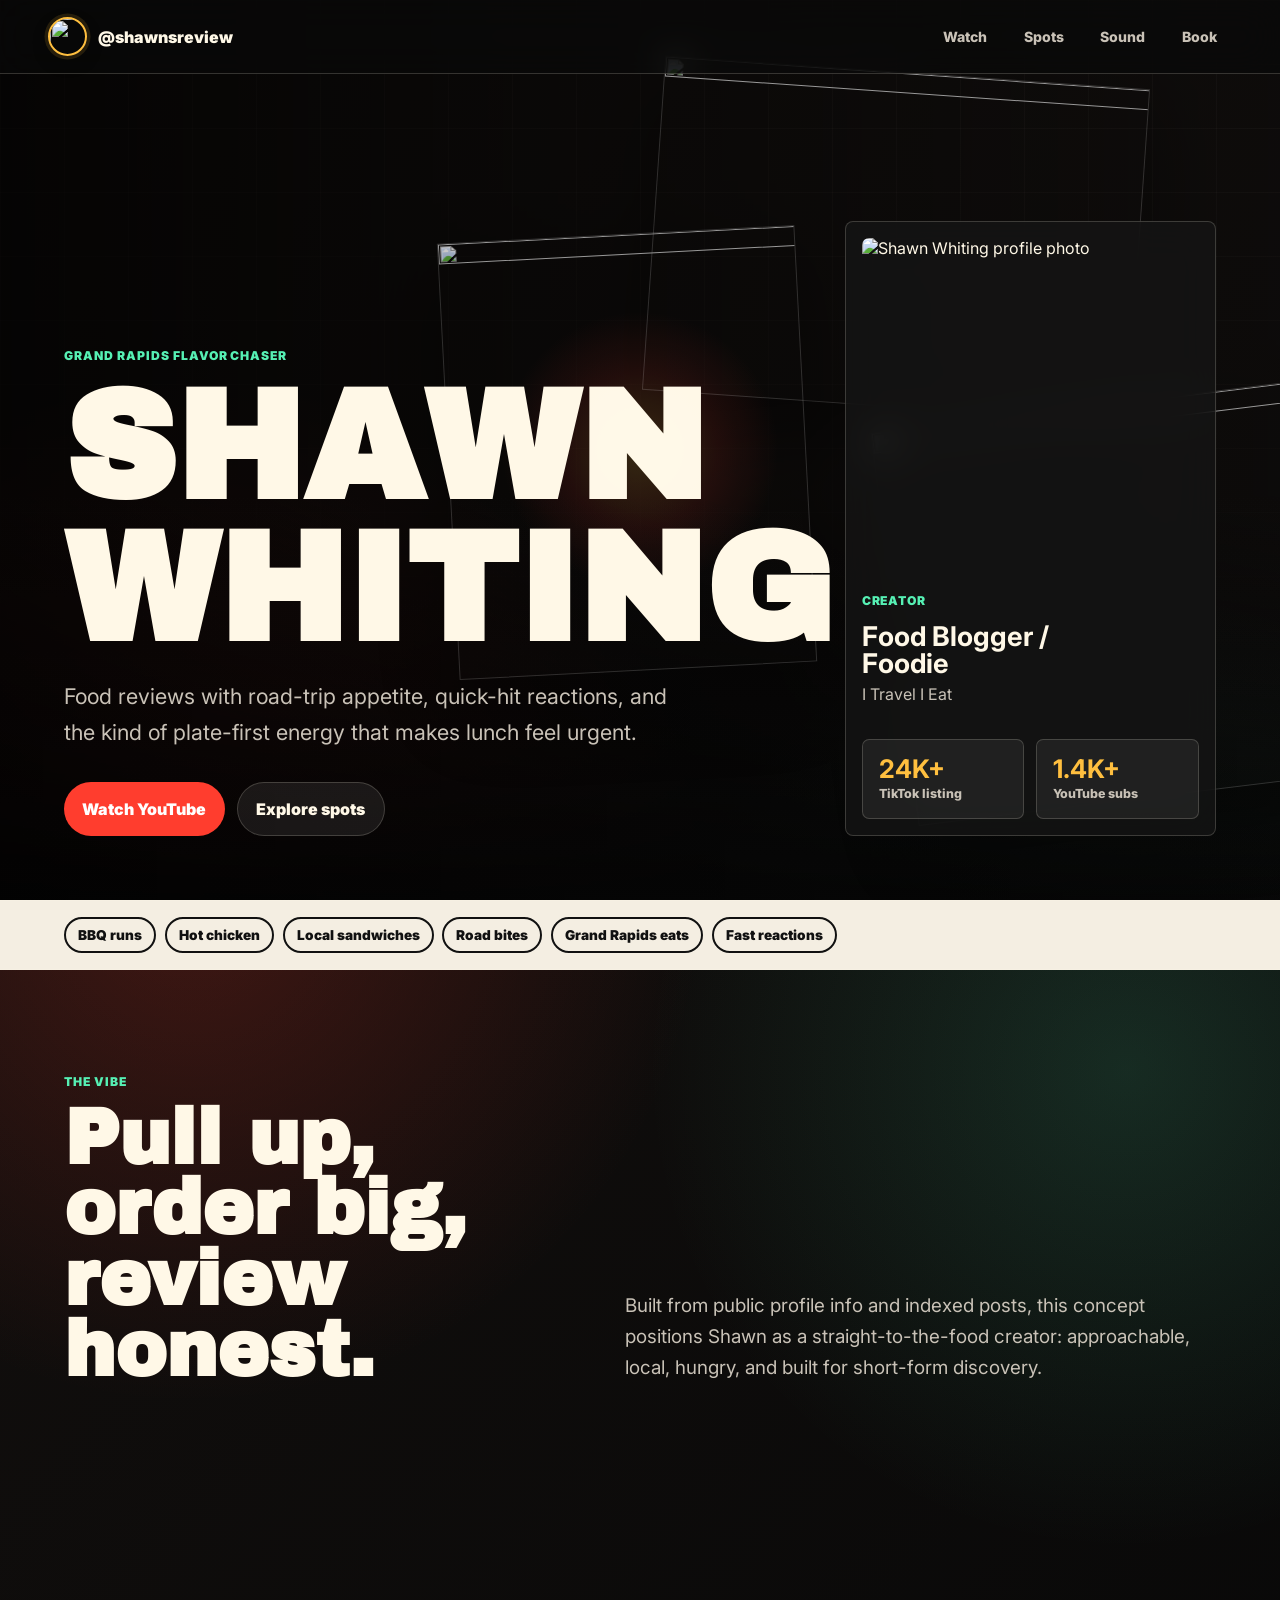
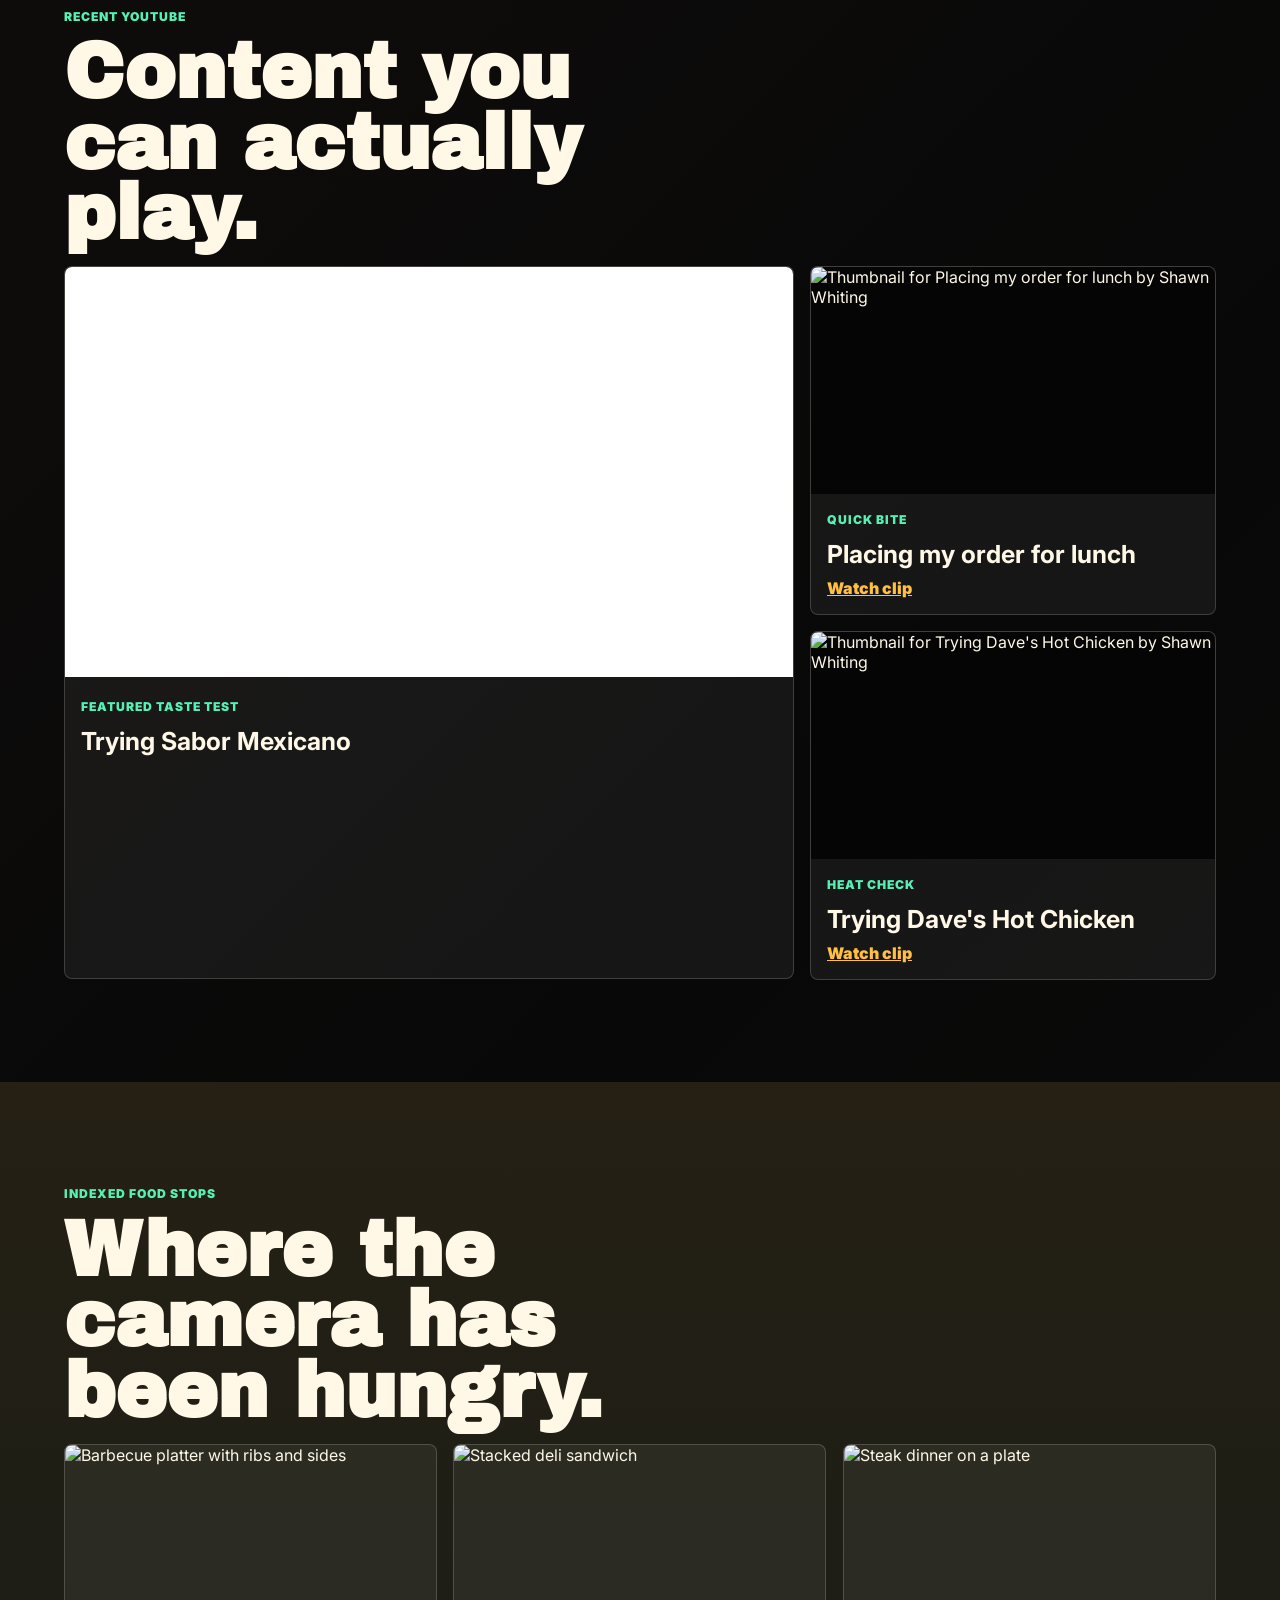
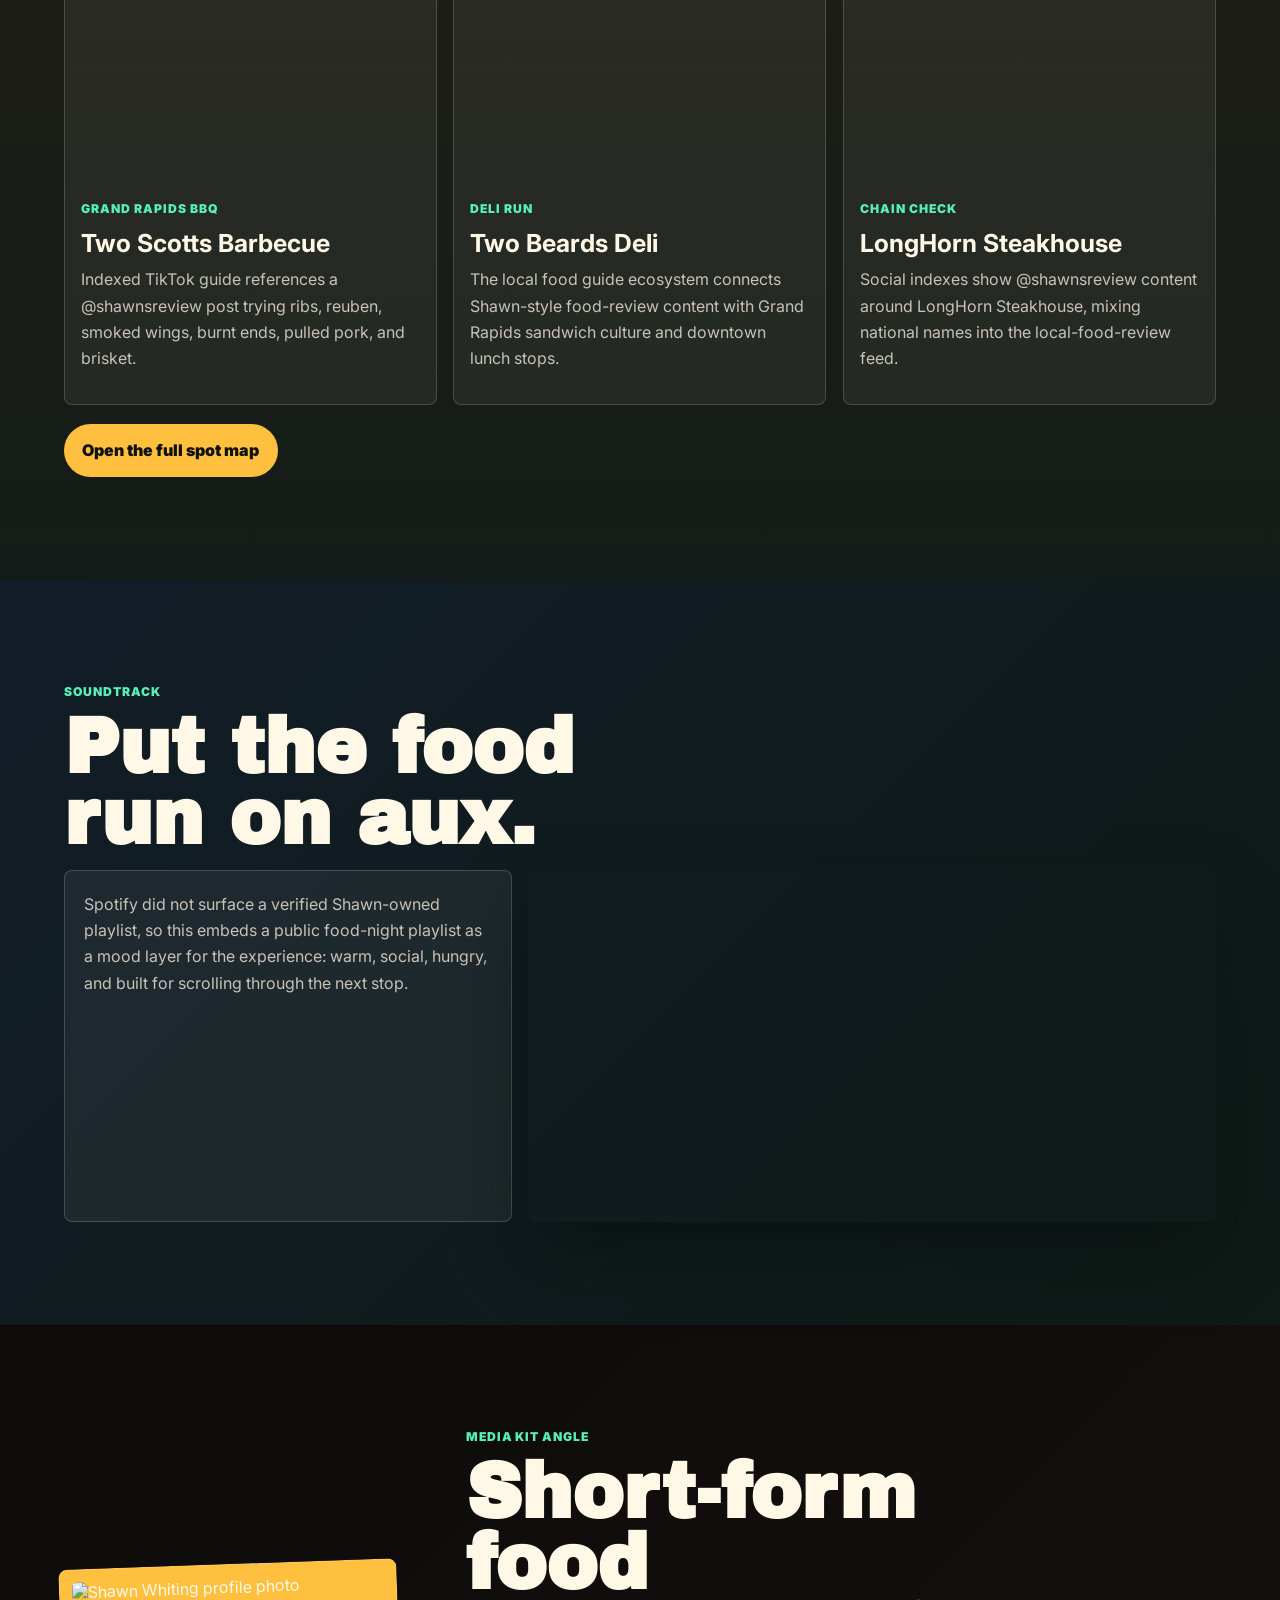
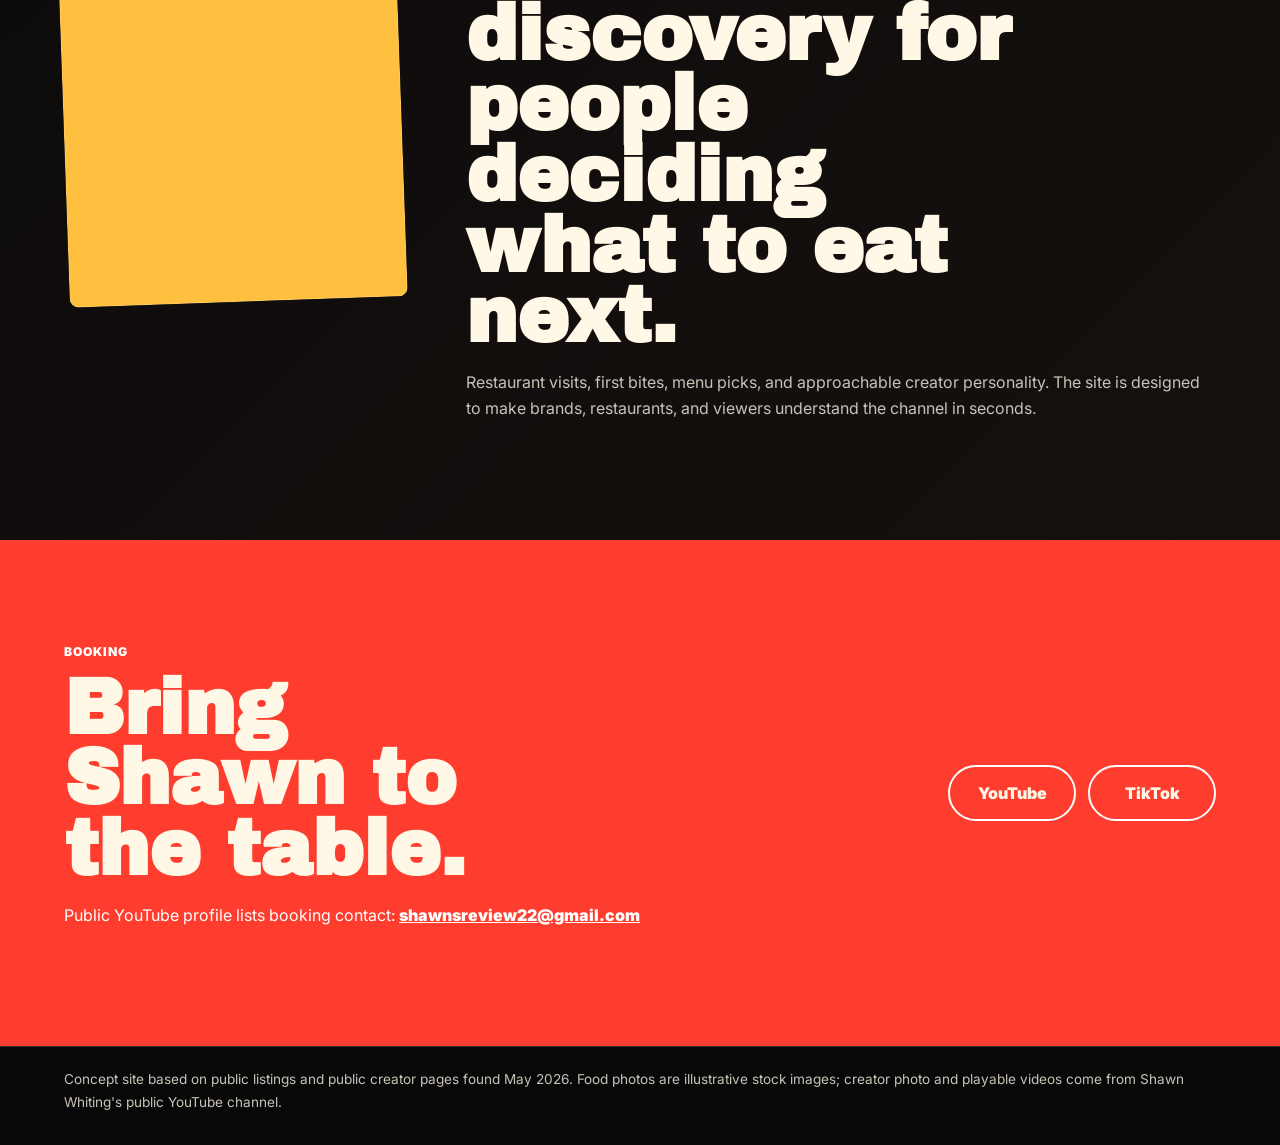
==== index.html @ 136cf35b "Add Shawn Whiting creator site" ====
<!doctype html>
<html lang="en">
<head>
  <meta charset="utf-8">
  <meta name="viewport" content="width=device-width, initial-scale=1">
  <title>Shawn Whiting | @shawnsreview</title>
  <meta name="description" content="A vibrant creator website concept for food and travel reviewer Shawn Whiting, @shawnsreview.">
  <link rel="preconnect" href="https://fonts.googleapis.com">
  <link rel="preconnect" href="https://fonts.gstatic.com" crossorigin>
  <link href="https://fonts.googleapis.com/css2?family=Archivo+Black&family=Inter:wght@400;600;700;800;900&display=swap" rel="stylesheet">
  <link rel="stylesheet" href="./styles.css">
</head>
<body data-page="home">
  <div class="cursor-glow" aria-hidden="true"></div>
  <div class="scroll-meter" aria-hidden="true"></div>
  <header class="site-header">
    <a class="brand" href="./index.html" aria-label="Shawn Whiting home">
      <img class="brand-avatar" src="https://yt3.googleusercontent.com/-_BHoMZ8AHd11-Js7e2Nj3Zmq9wxC_gJAwMIqdMfL5kZB7zshyM_y443aaibfiiZXfBR-ZzHlg=s160-c-k-c0x00ffffff-no-rj" alt="">
      <span>@shawnsreview</span>
    </a>
    <nav aria-label="Primary navigation">
      <a href="./index.html#watch">Watch</a>
      <a href="./spots.html">Spots</a>
      <a href="./index.html#soundtrack">Sound</a>
      <a href="./index.html#book">Book</a>
    </nav>
  </header>

  <main id="top">
    <section class="hero">
      <div class="hero-media" aria-hidden="true">
        <img class="plate plate-one" src="https://images.unsplash.com/photo-1565299624946-b28f40a0ae38?auto=format&fit=crop&w=900&q=85" alt="">
        <img class="plate plate-two" src="https://images.unsplash.com/photo-1550547660-d9450f859349?auto=format&fit=crop&w=900&q=85" alt="">
        <img class="plate plate-three" src="https://images.unsplash.com/photo-1544025162-d76694265947?auto=format&fit=crop&w=900&q=85" alt="">
      </div>

      <div class="hero-copy">
        <p class="kicker">Grand Rapids flavor chaser</p>
        <h1>Shawn Whiting</h1>
        <p class="lede">Food reviews with road-trip appetite, quick-hit reactions, and the kind of plate-first energy that makes lunch feel urgent.</p>
        <div class="hero-actions">
          <a class="button primary" href="https://www.youtube.com/@shawnsreview" target="_blank" rel="noreferrer">Watch YouTube</a>
          <a class="button secondary" href="./spots.html">Explore spots</a>
        </div>
      </div>

      <aside class="creator-panel" aria-label="Creator snapshot">
        <img class="avatar" src="https://yt3.googleusercontent.com/-_BHoMZ8AHd11-Js7e2Nj3Zmq9wxC_gJAwMIqdMfL5kZB7zshyM_y443aaibfiiZXfBR-ZzHlg=s900-c-k-c0x00ffffff-no-rj" alt="Shawn Whiting profile photo">
        <div>
          <p class="label">Creator</p>
          <h2>Food Blogger / Foodie</h2>
          <p>I Travel I Eat</p>
        </div>
        <div class="stat-grid">
          <div>
            <strong>24K+</strong>
            <span>TikTok listing</span>
          </div>
          <div>
            <strong>1.4K+</strong>
            <span>YouTube subs</span>
          </div>
        </div>
      </aside>
    </section>

    <section class="ticker" aria-label="Creator themes">
      <span>BBQ runs</span>
      <span>Hot chicken</span>
      <span>Local sandwiches</span>
      <span>Road bites</span>
      <span>Grand Rapids eats</span>
      <span>Fast reactions</span>
    </section>

    <section class="intro band">
      <div class="section-heading">
        <p class="kicker">The vibe</p>
        <h2>Pull up, order big, review honest.</h2>
      </div>
      <p>Built from public profile info and indexed posts, this concept positions Shawn as a straight-to-the-food creator: approachable, local, hungry, and built for short-form discovery.</p>
    </section>

    <section id="watch" class="watch-section">
      <div class="section-heading">
        <p class="kicker">Recent YouTube</p>
        <h2>Content you can actually play.</h2>
      </div>
      <div class="video-grid">
        <article class="video-card featured">
          <iframe src="https://www.youtube.com/embed/2vDE-Kh3frQ" title="Trying Sabor Mexicano by Shawn Whiting" allow="accelerometer; autoplay; clipboard-write; encrypted-media; gyroscope; picture-in-picture; web-share" allowfullscreen></iframe>
          <div>
            <p class="label">Featured taste test</p>
            <h3>Trying Sabor Mexicano</h3>
          </div>
        </article>
        <article class="video-card">
          <img src="https://i.ytimg.com/vi/QvD_EKJ4I1s/hqdefault.jpg" alt="Thumbnail for Placing my order for lunch by Shawn Whiting">
          <div>
            <p class="label">Quick bite</p>
            <h3>Placing my order for lunch</h3>
            <a href="https://www.youtube.com/watch?v=QvD_EKJ4I1s" target="_blank" rel="noreferrer">Watch clip</a>
          </div>
        </article>
        <article class="video-card">
          <img src="https://i.ytimg.com/vi/unaKq8j5AYQ/hqdefault.jpg" alt="Thumbnail for Trying Dave's Hot Chicken by Shawn Whiting">
          <div>
            <p class="label">Heat check</p>
            <h3>Trying Dave's Hot Chicken</h3>
            <a href="https://www.youtube.com/watch?v=unaKq8j5AYQ" target="_blank" rel="noreferrer">Watch clip</a>
          </div>
        </article>
      </div>
    </section>

    <section id="spots" class="spots band">
      <div class="section-heading">
        <p class="kicker">Indexed food stops</p>
        <h2>Where the camera has been hungry.</h2>
      </div>
      <div class="spot-grid">
        <article class="spot-card">
          <img src="https://images.unsplash.com/photo-1529193591184-b1d58069ecdd?auto=format&fit=crop&w=900&q=85" alt="Barbecue platter with ribs and sides">
          <div>
            <p class="label">Grand Rapids BBQ</p>
            <h3>Two Scotts Barbecue</h3>
            <p>Indexed TikTok guide references a @shawnsreview post trying ribs, reuben, smoked wings, burnt ends, pulled pork, and brisket.</p>
          </div>
        </article>
        <article class="spot-card">
          <img src="https://images.unsplash.com/photo-1528735602780-2552fd46c7af?auto=format&fit=crop&w=900&q=85" alt="Stacked deli sandwich">
          <div>
            <p class="label">Deli run</p>
            <h3>Two Beards Deli</h3>
            <p>The local food guide ecosystem connects Shawn-style food-review content with Grand Rapids sandwich culture and downtown lunch stops.</p>
          </div>
        </article>
        <article class="spot-card">
          <img src="https://images.unsplash.com/photo-1558030006-450675393462?auto=format&fit=crop&w=900&q=85" alt="Steak dinner on a plate">
          <div>
            <p class="label">Chain check</p>
            <h3>LongHorn Steakhouse</h3>
            <p>Social indexes show @shawnsreview content around LongHorn Steakhouse, mixing national names into the local-food-review feed.</p>
          </div>
        </article>
      </div>
      <a class="button spot-jump" href="./spots.html">Open the full spot map</a>
    </section>

    <section id="soundtrack" class="soundtrack-section">
      <div class="section-heading">
        <p class="kicker">Soundtrack</p>
        <h2>Put the food run on aux.</h2>
      </div>
      <div class="sound-grid">
        <div class="sound-copy">
          <p>Spotify did not surface a verified Shawn-owned playlist, so this embeds a public food-night playlist as a mood layer for the experience: warm, social, hungry, and built for scrolling through the next stop.</p>
          <div class="sound-bars" aria-hidden="true">
            <span></span><span></span><span></span><span></span><span></span><span></span>
          </div>
        </div>
        <iframe class="spotify-embed" title="Spotify playlist embed" src="https://open.spotify.com/embed/playlist/37i9dQZF1DXbm6HfkbMtFZ?utm_source=generator&theme=0" allow="autoplay; clipboard-write; encrypted-media; fullscreen; picture-in-picture" loading="lazy"></iframe>
      </div>
    </section>

    <section class="quote-section">
      <div class="quote-photo">
        <img src="https://yt3.googleusercontent.com/-_BHoMZ8AHd11-Js7e2Nj3Zmq9wxC_gJAwMIqdMfL5kZB7zshyM_y443aaibfiiZXfBR-ZzHlg=s900-c-k-c0x00ffffff-no-rj" alt="Shawn Whiting profile photo">
      </div>
      <div>
        <p class="kicker">Media kit angle</p>
        <h2>Short-form food discovery for people deciding what to eat next.</h2>
        <p>Restaurant visits, first bites, menu picks, and approachable creator personality. The site is designed to make brands, restaurants, and viewers understand the channel in seconds.</p>
      </div>
    </section>

    <section id="book" class="book band">
      <div>
        <p class="kicker">Booking</p>
        <h2>Bring Shawn to the table.</h2>
        <p>Public YouTube profile lists booking contact: <a href="mailto:shawnsreview22@gmail.com">shawnsreview22@gmail.com</a></p>
      </div>
      <div class="social-stack">
        <a href="https://www.youtube.com/@shawnsreview" target="_blank" rel="noreferrer">YouTube</a>
        <a href="https://www.tiktok.com/@shawnsreview" target="_blank" rel="noreferrer">TikTok</a>
      </div>
    </section>
  </main>

  <footer>
    <p>Concept site based on public listings and public creator pages found May 2026. Food photos are illustrative stock images; creator photo and playable videos come from Shawn Whiting's public YouTube channel.</p>
  </footer>
  <script src="./app.js"></script>
</body>
</html>
---- styles.css ----
:root {
  color-scheme: dark;
  --ink: #fff8e7;
  --muted: #c9c2b7;
  --charcoal: #111111;
  --panel: rgba(22, 22, 22, .74);
  --line: rgba(255, 248, 231, .18);
  --red: #ff3d2e;
  --gold: #ffbf3f;
  --mint: #56f0b4;
  --blue: #4aa8ff;
}

* {
  box-sizing: border-box;
}

html {
  scroll-behavior: smooth;
}

body {
  margin: 0;
  background:
    radial-gradient(circle at 15% 15%, rgba(255, 61, 46, .20), transparent 32rem),
    radial-gradient(circle at 88% 18%, rgba(86, 240, 180, .14), transparent 30rem),
    linear-gradient(135deg, #15110f 0%, #080808 45%, #171210 100%);
  color: var(--ink);
  font-family: Inter, system-ui, sans-serif;
}

body::before {
  content: "";
  position: fixed;
  z-index: -1;
  inset: 0;
  background-image:
    linear-gradient(rgba(255, 248, 231, .035) 1px, transparent 1px),
    linear-gradient(90deg, rgba(255, 248, 231, .035) 1px, transparent 1px);
  background-size: 4rem 4rem;
  mask-image: linear-gradient(to bottom, black, transparent 86%);
}

.cursor-glow {
  position: fixed;
  z-index: 50;
  left: var(--x, 50vw);
  top: var(--y, 50vh);
  width: 18rem;
  height: 18rem;
  border-radius: 999px;
  background: radial-gradient(circle, rgba(255, 191, 63, .18), rgba(255, 61, 46, .10) 38%, transparent 68%);
  pointer-events: none;
  transform: translate(-50%, -50%);
  mix-blend-mode: screen;
}

.scroll-meter {
  position: fixed;
  z-index: 20;
  top: 0;
  left: 0;
  width: 100%;
  height: .2rem;
  background: linear-gradient(90deg, var(--mint), var(--gold), var(--red));
  transform: scaleX(0);
  transform-origin: left;
}

img {
  display: block;
  max-width: 100%;
}

a {
  color: inherit;
}

.site-header {
  position: fixed;
  z-index: 10;
  top: 0;
  left: 0;
  right: 0;
  display: flex;
  align-items: center;
  justify-content: space-between;
  gap: 1rem;
  padding: 1rem clamp(1rem, 4vw, 3rem);
  background: rgba(9, 9, 9, .70);
  border-bottom: 1px solid var(--line);
  backdrop-filter: blur(18px);
}

.brand,
nav,
.hero-actions,
.social-stack {
  display: flex;
  align-items: center;
}

.brand {
  gap: .65rem;
  text-decoration: none;
  font-weight: 900;
}

.brand-avatar {
  width: 2.45rem;
  height: 2.45rem;
  border-radius: 50%;
  border: 2px solid var(--gold);
  object-fit: cover;
  box-shadow: 0 0 0 .22rem rgba(255, 191, 63, .13), 0 .4rem 1rem rgba(0, 0, 0, .28);
}

nav {
  gap: .35rem;
}

nav a {
  min-width: 4.1rem;
  padding: .7rem .9rem;
  border: 1px solid transparent;
  border-radius: 999px;
  color: var(--muted);
  font-size: .88rem;
  font-weight: 800;
  text-align: center;
  text-decoration: none;
}

nav a:hover {
  border-color: var(--line);
  color: var(--ink);
}

nav a[aria-current="page"] {
  border-color: rgba(255, 191, 63, .75);
  color: var(--gold);
}

.hero {
  position: relative;
  min-height: 100svh;
  display: grid;
  grid-template-columns: minmax(0, 1.08fr) minmax(20rem, .55fr);
  gap: clamp(1.5rem, 4vw, 4rem);
  align-items: end;
  overflow: hidden;
  padding: 8rem clamp(1rem, 5vw, 5rem) clamp(2rem, 5vw, 5rem);
}

.hero::before {
  content: "";
  position: absolute;
  inset: 0;
  background:
    linear-gradient(90deg, rgba(0, 0, 0, .72), rgba(0, 0, 0, .08)),
    linear-gradient(0deg, rgba(8, 8, 8, .98), transparent 45%);
  pointer-events: none;
}

.hero-media {
  position: absolute;
  inset: 0;
  opacity: .78;
}

.plate {
  position: absolute;
  object-fit: cover;
  border: 1px solid rgba(255, 255, 255, .20);
  box-shadow: 0 2rem 5rem rgba(0, 0, 0, .45);
}

.plate-one {
  top: 8%;
  right: 11%;
  width: min(38vw, 35rem);
  aspect-ratio: 1.45;
  transform: rotate(4deg);
}

.plate-two {
  right: -3rem;
  bottom: 11%;
  width: min(34vw, 30rem);
  aspect-ratio: 1.1;
  transform: rotate(-7deg);
}

.plate-three {
  top: 26%;
  left: 35%;
  width: min(28vw, 24rem);
  aspect-ratio: .82;
  transform: rotate(-3deg);
}

.hero-copy,
.creator-panel,
.section-heading,
.intro > p,
.quote-section > div,
.book > div,
footer {
  position: relative;
}

.kicker,
.label {
  margin: 0 0 .7rem;
  color: var(--mint);
  font-size: .76rem;
  font-weight: 900;
  letter-spacing: .08em;
  text-transform: uppercase;
}

h1,
h2,
h3,
p {
  margin-top: 0;
}

h1,
h2 {
  font-family: "Archivo Black", Inter, sans-serif;
  line-height: .92;
}

h1 {
  max-width: 9ch;
  margin-bottom: 1.2rem;
  font-size: clamp(4.5rem, 12vw, 12rem);
  text-transform: uppercase;
}

h2 {
  max-width: 11ch;
  margin-bottom: 1rem;
  font-size: clamp(2.45rem, 6vw, 6rem);
}

h3 {
  margin-bottom: .65rem;
  font-size: clamp(1.15rem, 2vw, 1.55rem);
  line-height: 1.05;
}

p {
  color: var(--muted);
  line-height: 1.65;
}

.lede {
  max-width: 39rem;
  font-size: clamp(1.1rem, 2vw, 1.35rem);
}

.hero-actions {
  flex-wrap: wrap;
  gap: .75rem;
  margin-top: 2rem;
}

.button {
  display: inline-flex;
  min-height: 3.35rem;
  align-items: center;
  justify-content: center;
  padding: .9rem 1.15rem;
  border-radius: 999px;
  font-weight: 900;
  text-decoration: none;
}

.primary {
  background: var(--red);
  color: white;
}

.secondary {
  border: 1px solid var(--line);
  background: rgba(255, 255, 255, .08);
}

.creator-panel {
  display: grid;
  gap: 1rem;
  padding: 1rem;
  border: 1px solid var(--line);
  border-radius: .5rem;
  background: var(--panel);
  backdrop-filter: blur(20px);
}

.avatar {
  width: 100%;
  aspect-ratio: 1;
  border-radius: .45rem;
  object-fit: cover;
}

.creator-panel h2 {
  margin-bottom: .25rem;
  font-family: Inter, sans-serif;
  font-size: 1.7rem;
  line-height: 1;
}

.stat-grid {
  display: grid;
  grid-template-columns: repeat(2, 1fr);
  gap: .75rem;
}

.stat-grid div {
  padding: 1rem;
  border: 1px solid var(--line);
  border-radius: .45rem;
  background: rgba(255, 255, 255, .06);
}

.stat-grid strong {
  display: block;
  color: var(--gold);
  font-size: 1.6rem;
  line-height: 1;
}

.stat-grid span {
  color: var(--muted);
  font-size: .78rem;
  font-weight: 800;
}

.ticker {
  display: flex;
  flex-wrap: wrap;
  gap: .55rem;
  padding: 1rem clamp(1rem, 5vw, 5rem);
  border-block: 1px solid var(--line);
  background: #f4eee2;
  color: #111;
}

.ticker span {
  padding: .5rem .75rem;
  border: 2px solid #111;
  border-radius: 999px;
  font-size: .85rem;
  font-weight: 900;
}

.band,
.watch-section,
.quote-section {
  padding: clamp(4rem, 8vw, 7rem) clamp(1rem, 5vw, 5rem);
}

.intro {
  display: grid;
  grid-template-columns: .82fr 1fr;
  gap: clamp(1.5rem, 6vw, 5rem);
  align-items: end;
}

.intro > p {
  max-width: 43rem;
  font-size: 1.18rem;
}

.video-grid {
  display: grid;
  grid-template-columns: 1.35fr .75fr;
  gap: 1rem;
}

.video-card,
.spot-card {
  overflow: hidden;
  border: 1px solid var(--line);
  border-radius: .5rem;
  background: rgba(255, 255, 255, .06);
  transform: perspective(900px) rotateX(var(--tilt-x, 0deg)) rotateY(var(--tilt-y, 0deg));
  transition: transform .18s ease, border-color .18s ease, box-shadow .18s ease;
  will-change: transform;
}

.video-card:hover,
.spot-card:hover {
  border-color: rgba(255, 191, 63, .62);
  box-shadow: 0 1.2rem 3rem rgba(0, 0, 0, .34);
}

.video-card iframe,
.video-card img {
  width: 100%;
  aspect-ratio: 16 / 9;
  border: 0;
  object-fit: cover;
  background: #050505;
}

.video-card div,
.spot-card div {
  padding: 1rem;
}

.video-card.featured {
  grid-row: span 2;
}

.video-card a {
  color: var(--gold);
  font-weight: 900;
}

.spots {
  background:
    linear-gradient(180deg, rgba(255, 191, 63, .09), rgba(86, 240, 180, .05)),
    #101010;
}

.spot-grid {
  display: grid;
  grid-template-columns: repeat(3, minmax(0, 1fr));
  gap: 1rem;
}

.spot-jump {
  width: fit-content;
  margin-top: 1.2rem;
  background: var(--gold);
  color: #111;
}

.spot-card img {
  width: 100%;
  aspect-ratio: 1.1;
  object-fit: cover;
}

.quote-section {
  display: grid;
  grid-template-columns: minmax(15rem, .45fr) 1fr;
  gap: clamp(1.5rem, 5vw, 4rem);
  align-items: center;
}

.soundtrack-section {
  padding: clamp(4rem, 8vw, 7rem) clamp(1rem, 5vw, 5rem);
  background:
    linear-gradient(135deg, rgba(74, 168, 255, .12), rgba(86, 240, 180, .08)),
    #090909;
}

.sound-grid {
  display: grid;
  grid-template-columns: .65fr 1fr;
  gap: 1rem;
  align-items: stretch;
}

.sound-copy {
  min-height: 22rem;
  display: grid;
  align-content: space-between;
  padding: 1.2rem;
  border: 1px solid var(--line);
  border-radius: .5rem;
  background: rgba(255, 255, 255, .06);
}

.sound-bars {
  display: flex;
  height: 6rem;
  align-items: end;
  gap: .5rem;
}

.sound-bars span {
  width: 100%;
  border-radius: .35rem .35rem 0 0;
  background: linear-gradient(var(--mint), var(--gold), var(--red));
  animation: bounceBar 1.15s ease-in-out infinite alternate;
}

.sound-bars span:nth-child(2) { animation-delay: .12s; }
.sound-bars span:nth-child(3) { animation-delay: .25s; }
.sound-bars span:nth-child(4) { animation-delay: .06s; }
.sound-bars span:nth-child(5) { animation-delay: .31s; }
.sound-bars span:nth-child(6) { animation-delay: .18s; }

.spotify-embed {
  width: 100%;
  min-height: 22rem;
  border: 0;
  border-radius: .5rem;
  box-shadow: 0 2rem 5rem rgba(0, 0, 0, .32);
}

@keyframes bounceBar {
  from { height: 22%; }
  to { height: 100%; }
}

.quote-photo {
  padding: .75rem;
  border: 1px solid var(--line);
  border-radius: .55rem;
  transform: rotate(-2deg);
  background: var(--gold);
}

.quote-photo img {
  aspect-ratio: 1;
  border-radius: .35rem;
  object-fit: cover;
}

.book {
  display: flex;
  align-items: center;
  justify-content: space-between;
  gap: 2rem;
  background: var(--red);
}

.book p,
.book .kicker {
  color: white;
}

.book h2 {
  max-width: 10ch;
}

.book a {
  font-weight: 900;
}

.social-stack {
  flex-wrap: wrap;
  gap: .75rem;
}

.social-stack a {
  min-width: 8rem;
  padding: 1rem;
  border: 2px solid white;
  border-radius: 999px;
  text-align: center;
  text-decoration: none;
}

footer {
  padding: 1.3rem clamp(1rem, 5vw, 5rem) 2rem;
  border-top: 1px solid var(--line);
  background: #080808;
}

footer p {
  max-width: 72rem;
  margin: 0;
  font-size: .85rem;
}

.spots-hero {
  position: relative;
  min-height: 82svh;
  display: grid;
  grid-template-columns: 1fr minmax(18rem, .36fr);
  gap: clamp(1.5rem, 5vw, 4rem);
  align-items: end;
  overflow: hidden;
  padding: 8rem clamp(1rem, 5vw, 5rem) clamp(3rem, 7vw, 6rem);
  background:
    linear-gradient(90deg, rgba(8, 8, 8, .78), rgba(8, 8, 8, .2)),
    url("https://images.unsplash.com/photo-1504674900247-0877df9cc836?auto=format&fit=crop&w=1800&q=85") center / cover;
}

.spots-hero::after {
  content: "";
  position: absolute;
  inset: auto 0 0;
  height: 35%;
  background: linear-gradient(transparent, #080808);
}

.noise-grid {
  position: absolute;
  inset: 0;
  background:
    repeating-linear-gradient(90deg, rgba(255, 255, 255, .08) 0 1px, transparent 1px 8rem),
    repeating-linear-gradient(0deg, rgba(255, 255, 255, .06) 0 1px, transparent 1px 8rem);
  transform: rotate(-3deg) scale(1.2);
  opacity: .38;
}

.spots-hero-copy,
.radar-panel {
  position: relative;
  z-index: 1;
}

.spots-hero h1 {
  max-width: 8ch;
}

.radar-panel {
  min-height: 23rem;
  display: grid;
  place-items: center;
  padding: 1.2rem;
  border: 1px solid var(--line);
  border-radius: .5rem;
  background: rgba(0, 0, 0, .45);
  backdrop-filter: blur(16px);
}

.radar-panel strong {
  position: absolute;
  color: var(--gold);
  font-family: "Archivo Black", sans-serif;
  font-size: 4rem;
}

.radar-panel p {
  align-self: end;
  margin: 0;
  text-align: center;
}

.radar-orbit {
  position: absolute;
  inset: 1.2rem;
  display: grid;
  place-items: center;
  animation: slowSpin 13s linear infinite;
}

.radar-orbit span {
  position: absolute;
  border: 1px solid rgba(86, 240, 180, .5);
  border-radius: 50%;
}

.radar-orbit span:nth-child(1) { width: 38%; height: 38%; }
.radar-orbit span:nth-child(2) { width: 66%; height: 66%; }
.radar-orbit span:nth-child(3) { width: 92%; height: 92%; border-color: rgba(255, 191, 63, .55); }

@keyframes slowSpin {
  to { transform: rotate(360deg); }
}

.app-shell {
  display: grid;
  grid-template-columns: 17rem 1fr;
  gap: 1rem;
  padding: clamp(2rem, 5vw, 4rem) clamp(1rem, 5vw, 5rem);
}

.control-dock {
  position: sticky;
  top: 6rem;
  height: fit-content;
  padding: 1rem;
  border: 1px solid var(--line);
  border-radius: .5rem;
  background: rgba(255, 255, 255, .06);
  backdrop-filter: blur(16px);
}

.filter-group {
  display: grid;
  gap: .5rem;
}

.filter-button,
.app-spot-card,
.modal-close {
  font: inherit;
  color: inherit;
}

.filter-button {
  min-height: 2.8rem;
  border: 1px solid var(--line);
  border-radius: 999px;
  background: rgba(255, 255, 255, .05);
  font-weight: 900;
  cursor: pointer;
}

.filter-button.is-active,
.filter-button:hover {
  border-color: transparent;
  background: var(--gold);
  color: #111;
}

.now-card {
  margin-top: 1rem;
  padding: 1rem;
  border-radius: .5rem;
  background: #f4eee2;
  color: #111;
}

.now-card span,
.now-card p {
  color: #4a4239;
}

.now-card strong {
  display: block;
  color: #111;
  font-family: "Archivo Black", sans-serif;
  font-size: 4rem;
  line-height: .9;
}

.spot-lab {
  min-width: 0;
}

.spot-toolbar {
  display: flex;
  align-items: end;
  justify-content: space-between;
  gap: 1rem;
  margin-bottom: 1rem;
}

.spot-toolbar h2 {
  max-width: none;
  margin-bottom: 0;
  font-size: clamp(2.3rem, 5vw, 5rem);
}

.search-box {
  min-width: min(100%, 22rem);
}

.search-box span {
  display: block;
  margin-bottom: .4rem;
  color: var(--mint);
  font-size: .75rem;
  font-weight: 900;
  text-transform: uppercase;
}

.search-box input {
  width: 100%;
  min-height: 3.1rem;
  border: 1px solid var(--line);
  border-radius: 999px;
  padding: .6rem 1rem;
  background: rgba(255, 255, 255, .08);
  color: var(--ink);
  font: inherit;
  font-weight: 800;
}

.all-spots-grid {
  display: grid;
  grid-template-columns: repeat(3, minmax(0, 1fr));
  gap: 1rem;
}

.app-spot-card {
  position: relative;
  overflow: hidden;
  min-height: 23rem;
  padding: 0;
  border: 1px solid var(--line);
  border-radius: .5rem;
  background: #111;
  text-align: left;
  cursor: pointer;
  transform: perspective(900px) rotateX(var(--tilt-x, 0deg)) rotateY(var(--tilt-y, 0deg));
  transition: transform .18s ease, border-color .18s ease, box-shadow .18s ease;
  animation: riseIn .55s ease both;
  animation-delay: var(--delay);
}

.app-spot-card:hover {
  border-color: var(--gold);
  box-shadow: 0 1.8rem 4rem rgba(0, 0, 0, .42);
}

.app-spot-card img {
  width: 100%;
  height: 13rem;
  object-fit: cover;
  transition: transform .35s ease, filter .35s ease;
}

.app-spot-card:hover img {
  transform: scale(1.08);
  filter: saturate(1.35) contrast(1.08);
}

.app-spot-card div {
  padding: 1rem;
}

.app-spot-card small {
  color: var(--gold);
  font-weight: 900;
}

.status-pill {
  position: absolute;
  top: .75rem;
  right: .75rem;
  padding: .4rem .65rem;
  border-radius: 999px;
  background: rgba(0, 0, 0, .72);
  color: white;
  font-size: .73rem;
  font-weight: 900;
  text-transform: uppercase;
}

@keyframes riseIn {
  from {
    opacity: 0;
    transform: translateY(1.5rem) scale(.97);
  }
  to {
    opacity: 1;
    transform: translateY(0) scale(1);
  }
}

.map-strip {
  display: grid;
  grid-template-columns: .55fr 1fr;
  gap: 2rem;
  align-items: center;
  padding: clamp(4rem, 8vw, 7rem) clamp(1rem, 5vw, 5rem);
  background: #f4eee2;
  color: #111;
}

.map-strip .kicker,
.map-strip p {
  color: #4a4239;
}

.map-strip h2 {
  color: #111;
}

.route-line {
  position: relative;
  height: 10rem;
  border: 3px solid #111;
  border-radius: 999px;
}

.route-line::before {
  content: "";
  position: absolute;
  inset: 50% 1rem auto;
  height: .35rem;
  background: linear-gradient(90deg, var(--red), var(--gold), var(--mint), var(--blue));
  transform: translateY(-50%);
}

.route-line span {
  position: absolute;
  top: 50%;
  width: 1.2rem;
  height: 1.2rem;
  border: 3px solid #111;
  border-radius: 50%;
  background: var(--gold);
  transform: translate(-50%, -50%);
}

.route-line span:nth-child(1) { left: 10%; }
.route-line span:nth-child(2) { left: 30%; background: var(--red); }
.route-line span:nth-child(3) { left: 50%; background: var(--mint); }
.route-line span:nth-child(4) { left: 70%; background: var(--blue); }
.route-line span:nth-child(5) { left: 90%; }

.spot-modal {
  max-width: min(70rem, calc(100vw - 2rem));
  border: 1px solid var(--line);
  border-radius: .6rem;
  padding: 1rem;
  background: rgba(12, 12, 12, .94);
  color: var(--ink);
  backdrop-filter: blur(18px);
}

.spot-modal::backdrop {
  background: rgba(0, 0, 0, .74);
}

.modal-close {
  display: block;
  margin-left: auto;
  margin-bottom: .75rem;
  border: 1px solid var(--line);
  border-radius: 999px;
  padding: .65rem .9rem;
  background: rgba(255, 255, 255, .06);
  cursor: pointer;
}

.modal-grid {
  display: grid;
  grid-template-columns: .8fr 1fr;
  gap: 1rem;
}

.modal-grid img {
  width: 100%;
  height: 100%;
  min-height: 24rem;
  object-fit: cover;
  border-radius: .45rem;
}

.modal-grid h2 {
  max-width: none;
  font-size: clamp(2.2rem, 5vw, 5rem);
}

dl {
  display: grid;
  gap: .75rem;
  margin: 1.5rem 0 0;
}

dt {
  color: var(--mint);
  font-size: .75rem;
  font-weight: 900;
  text-transform: uppercase;
}

dd {
  margin: .2rem 0 0;
  color: var(--ink);
  font-weight: 800;
}

@media (max-width: 860px) {
  .site-header {
    position: sticky;
  }

  .hero,
  .intro,
  .video-grid,
  .spot-grid,
  .quote-section,
  .sound-grid,
  .spots-hero,
  .app-shell,
  .map-strip,
  .modal-grid {
    grid-template-columns: 1fr;
  }

  .hero {
    min-height: auto;
    padding-top: 4rem;
  }

  .plate-one {
    width: 82vw;
    right: -14vw;
  }

  .plate-two {
    display: none;
  }

  .plate-three {
    width: 52vw;
    left: 2vw;
    top: 37%;
  }

  .creator-panel {
    max-width: 26rem;
  }

  .video-card.featured {
    grid-row: auto;
  }

  .book {
    align-items: flex-start;
    flex-direction: column;
  }

  .control-dock {
    position: relative;
    top: auto;
  }

  .all-spots-grid {
    grid-template-columns: repeat(2, minmax(0, 1fr));
  }

  .spot-toolbar {
    align-items: stretch;
    flex-direction: column;
  }
}

@media (max-width: 560px) {
  .site-header {
    align-items: flex-start;
    flex-direction: column;
  }

  nav {
    width: 100%;
  }

  nav a {
    flex: 1;
  }

  h1 {
    font-size: clamp(3.5rem, 20vw, 5.5rem);
  }

  .hero-actions .button,
  .social-stack a {
    width: 100%;
  }

  .all-spots-grid {
    grid-template-columns: 1fr;
  }

  .cursor-glow {
    display: none;
  }
}
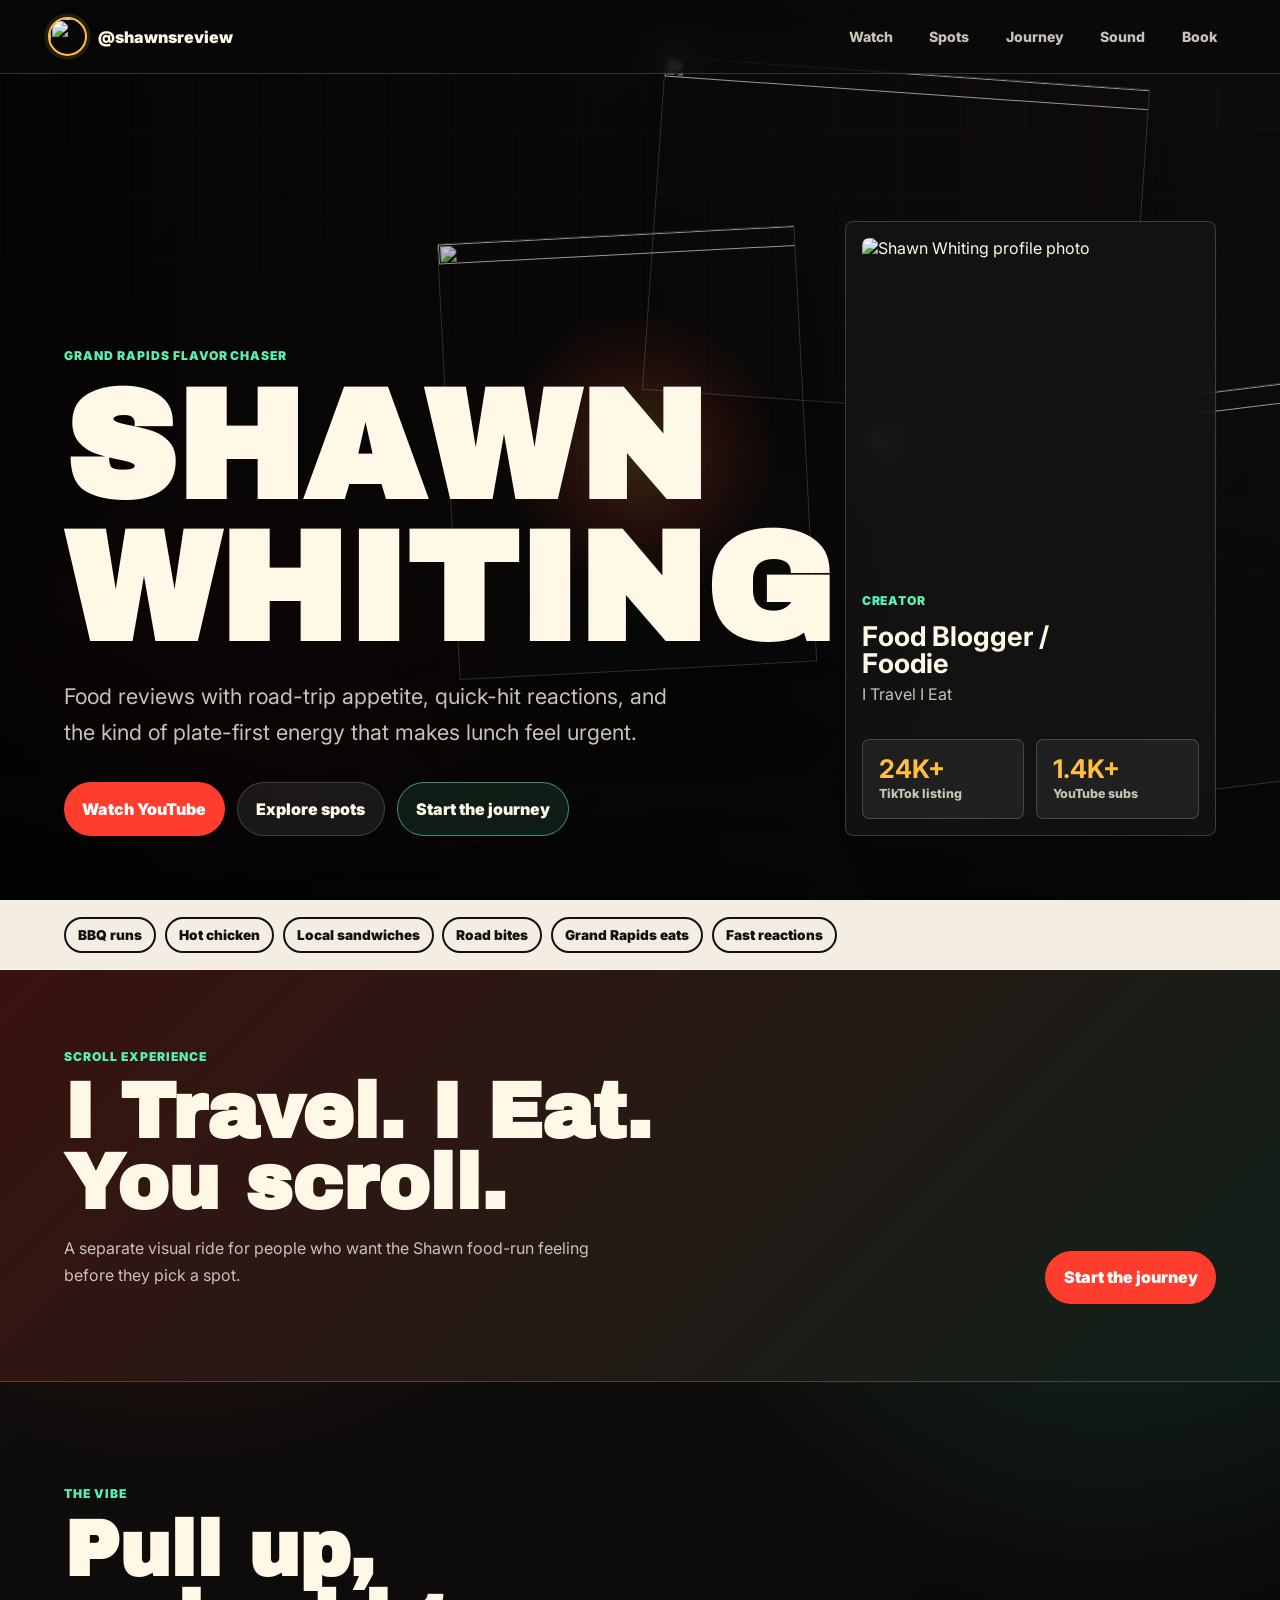
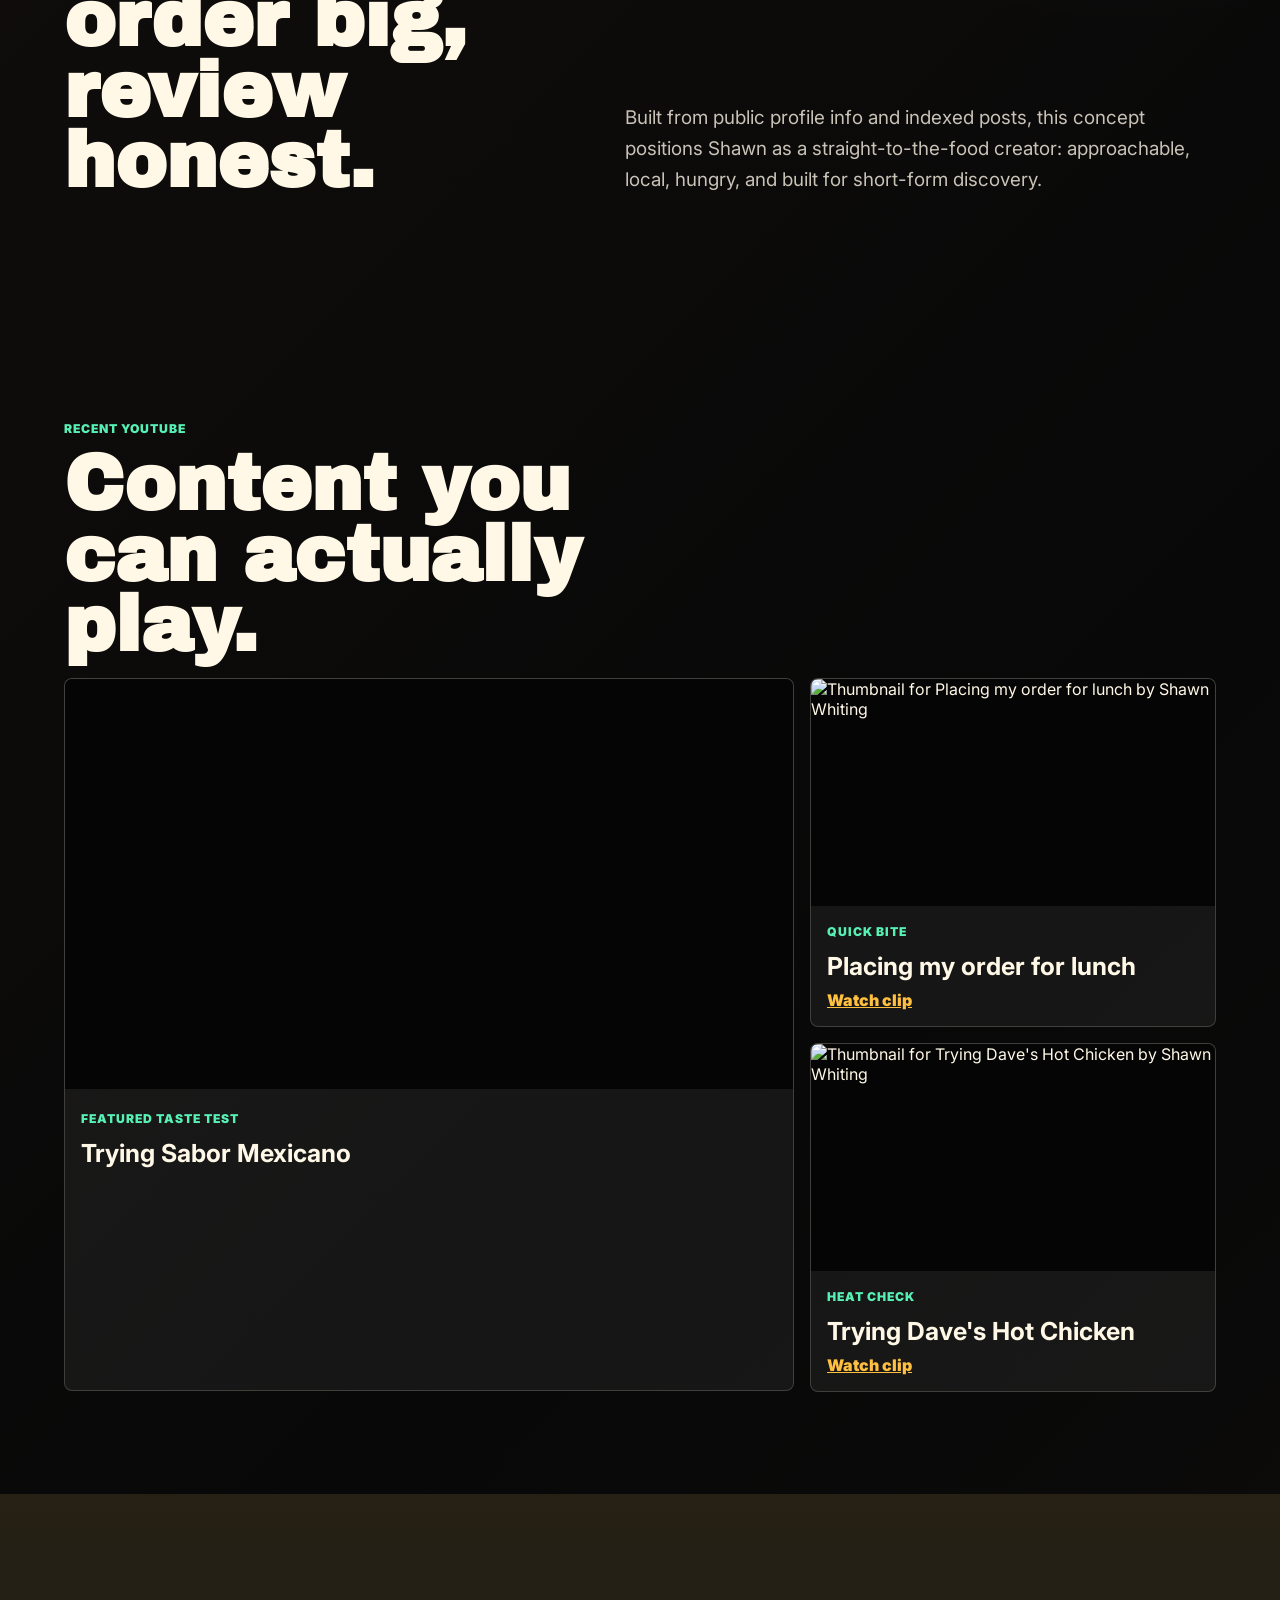
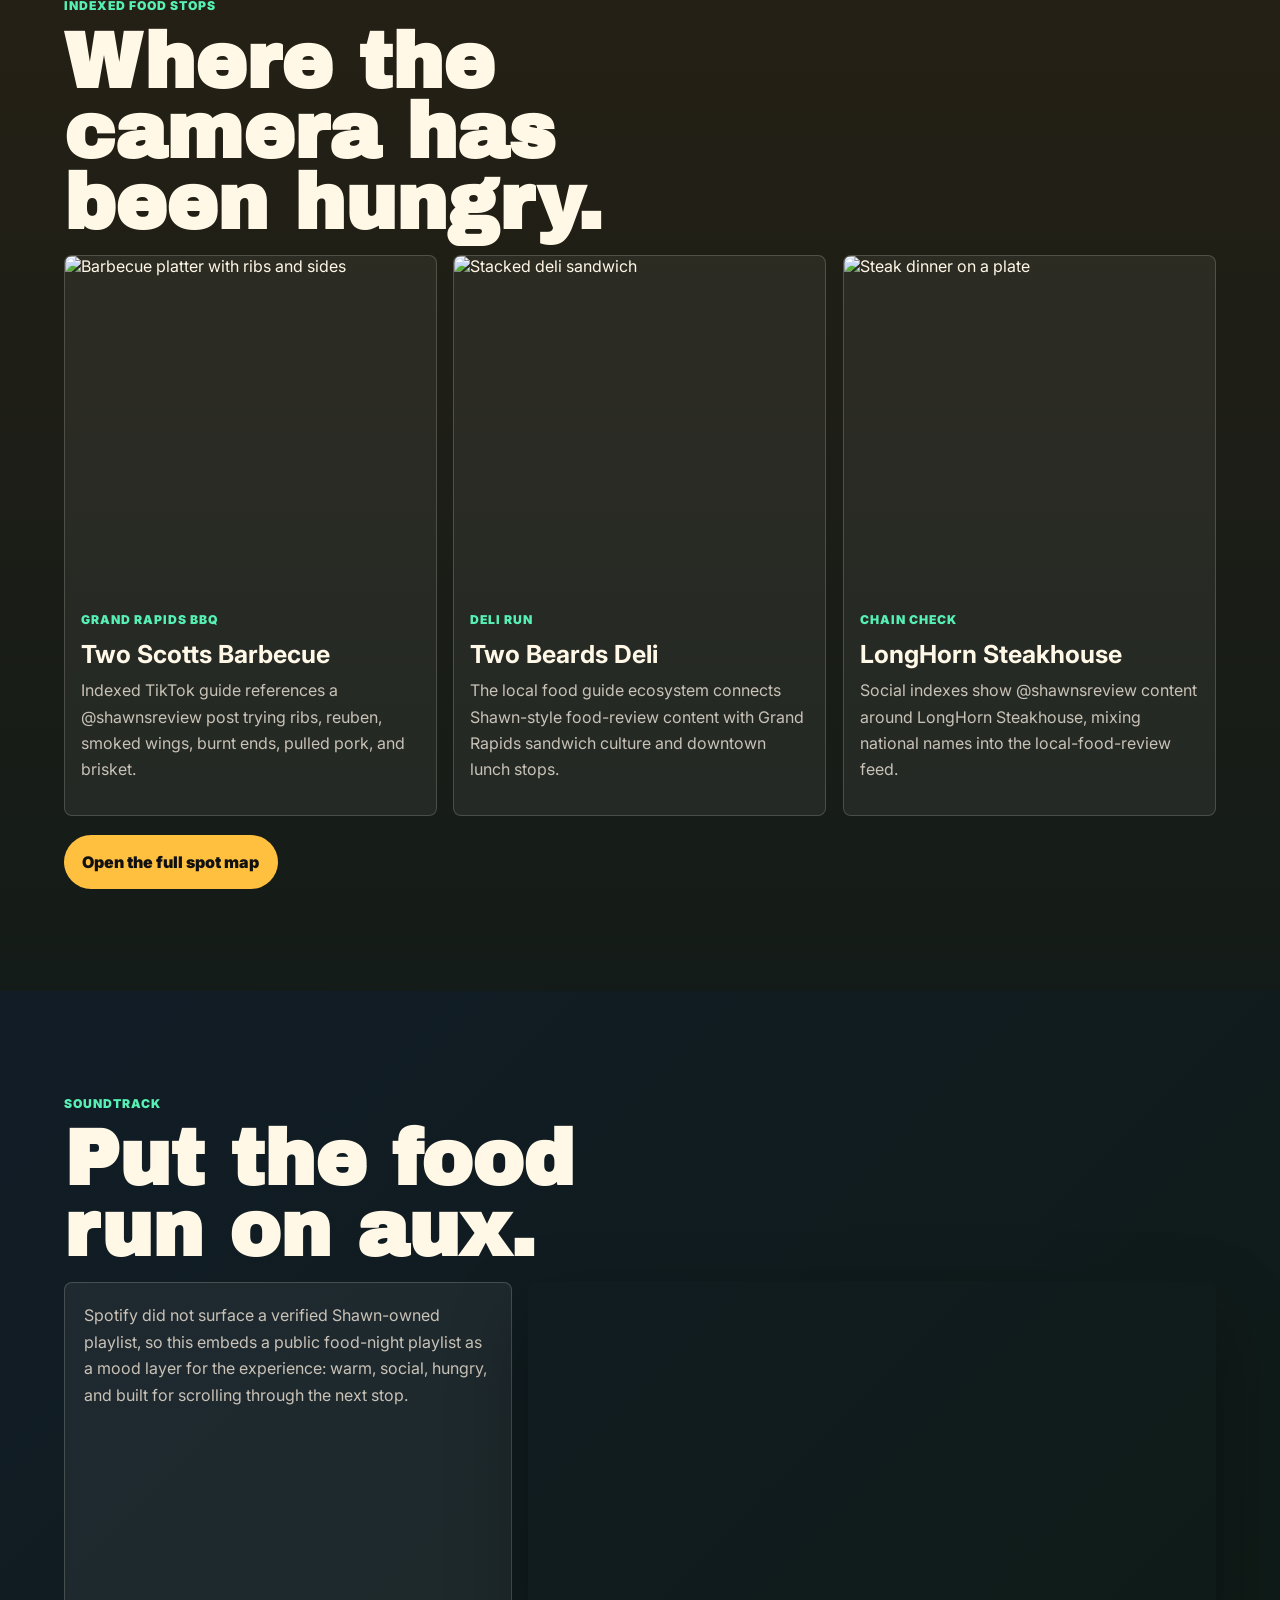
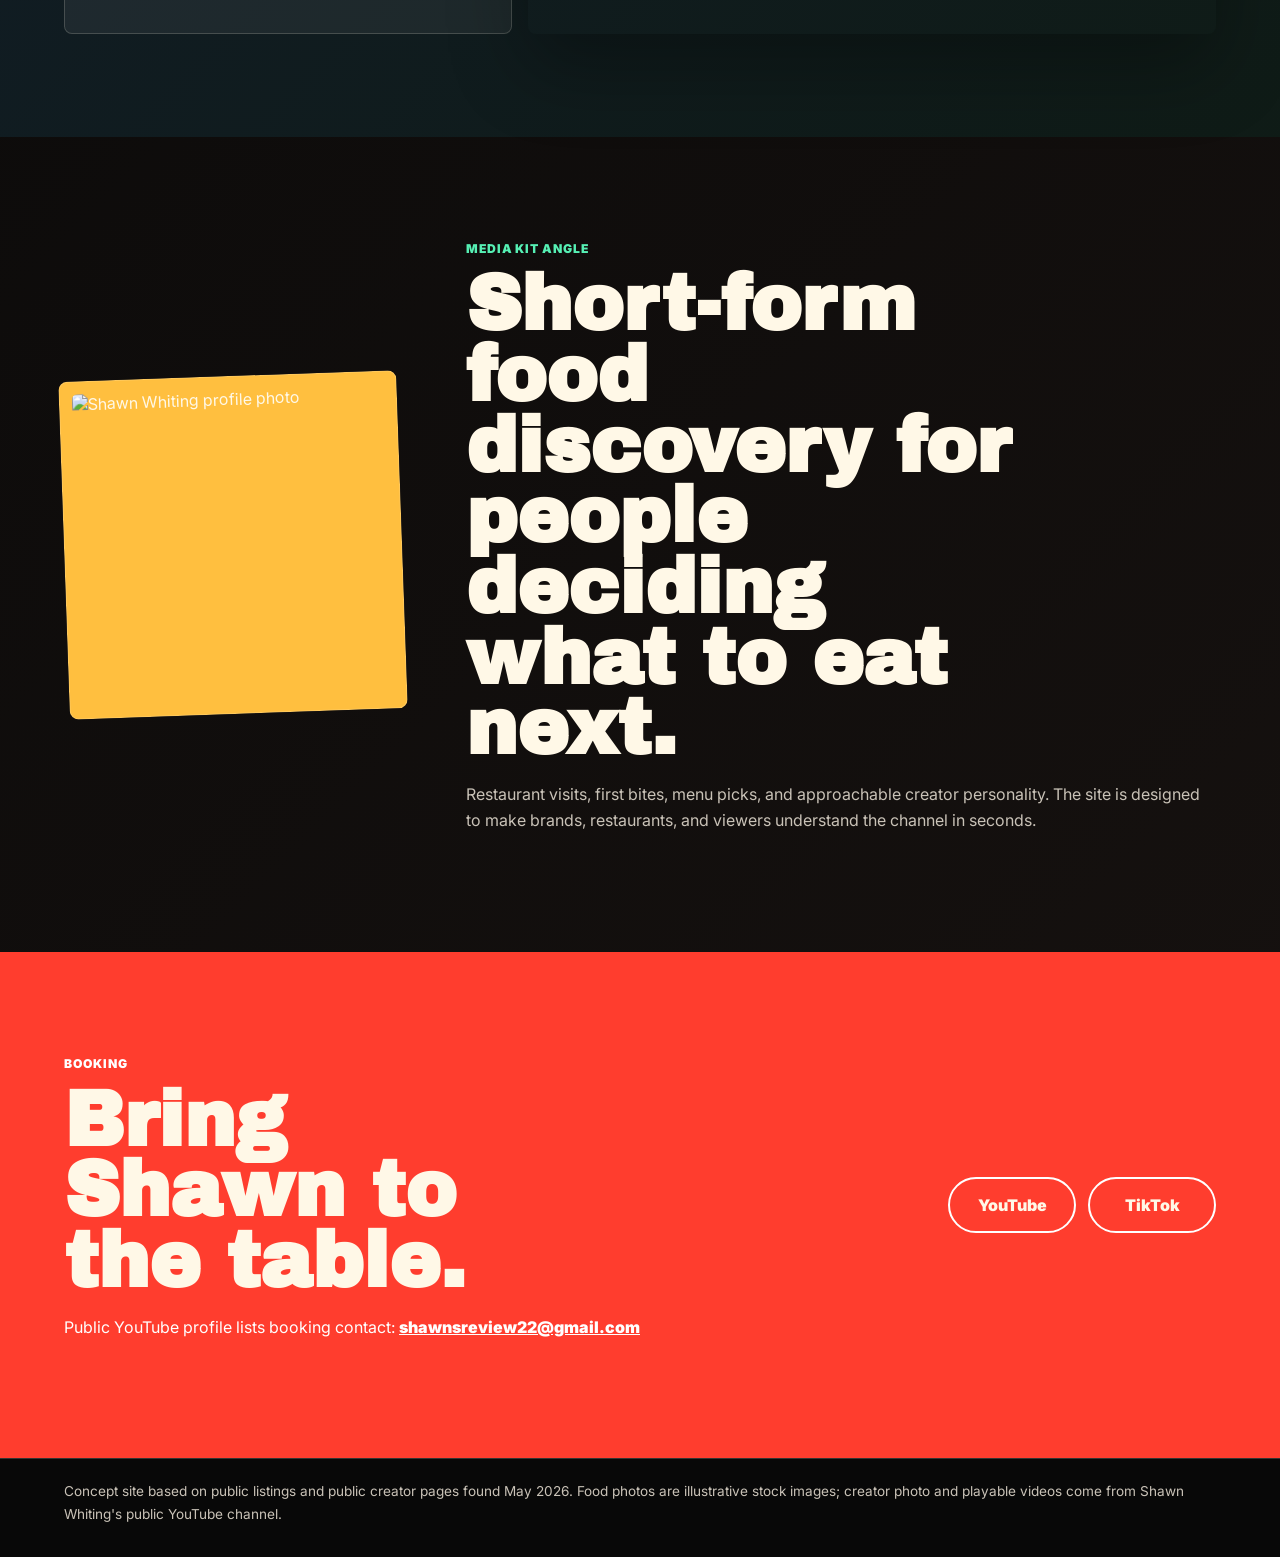
==== commit f6c863c0: "Connect v1 to v2 journey and refine voice" ====
--- a/index.html
+++ b/index.html
@@ -21,6 +21,7 @@
     <nav aria-label="Primary navigation">
       <a href="./index.html#watch">Watch</a>
       <a href="./spots.html">Spots</a>
+      <a href="./v2.html">Journey</a>
       <a href="./index.html#soundtrack">Sound</a>
       <a href="./index.html#book">Book</a>
     </nav>
@@ -41,6 +42,7 @@
         <div class="hero-actions">
           <a class="button primary" href="https://www.youtube.com/@shawnsreview" target="_blank" rel="noreferrer">Watch YouTube</a>
           <a class="button secondary" href="./spots.html">Explore spots</a>
+          <a class="button ghost" href="./v2.html">Start the journey</a>
         </div>
       </div>
 
@@ -73,6 +75,15 @@
       <span>Fast reactions</span>
     </section>
 
+    <section class="experience-entry">
+      <div>
+        <p class="kicker">Scroll experience</p>
+        <h2>I Travel. I Eat. You scroll.</h2>
+        <p>A separate visual ride for people who want the Shawn food-run feeling before they pick a spot.</p>
+      </div>
+      <a class="button primary" href="./v2.html">Start the journey</a>
+    </section>
+
     <section class="intro band">
       <div class="section-heading">
         <p class="kicker">The vibe</p>
--- a/styles.css
+++ b/styles.css
@@ -288,6 +288,11 @@
   background: rgba(255, 255, 255, .08);
 }
 
+.ghost {
+  border: 1px solid rgba(86, 240, 180, .55);
+  background: rgba(86, 240, 180, .10);
+}
+
 .creator-panel {
   display: grid;
   gap: 1rem;
@@ -354,6 +359,26 @@
   border-radius: 999px;
   font-size: .85rem;
   font-weight: 900;
+}
+
+.experience-entry {
+  display: flex;
+  align-items: end;
+  justify-content: space-between;
+  gap: 2rem;
+  padding: clamp(3rem, 6vw, 5rem) clamp(1rem, 5vw, 5rem);
+  background:
+    linear-gradient(135deg, rgba(255, 61, 46, .20), rgba(86, 240, 180, .10)),
+    #080808;
+  border-bottom: 1px solid var(--line);
+}
+
+.experience-entry h2 {
+  max-width: 12ch;
+}
+
+.experience-entry p {
+  max-width: 34rem;
 }
 
 .band,
@@ -1006,6 +1031,11 @@
     flex-direction: column;
   }
 
+  .experience-entry {
+    align-items: flex-start;
+    flex-direction: column;
+  }
+
   .control-dock {
     position: relative;
     top: auto;
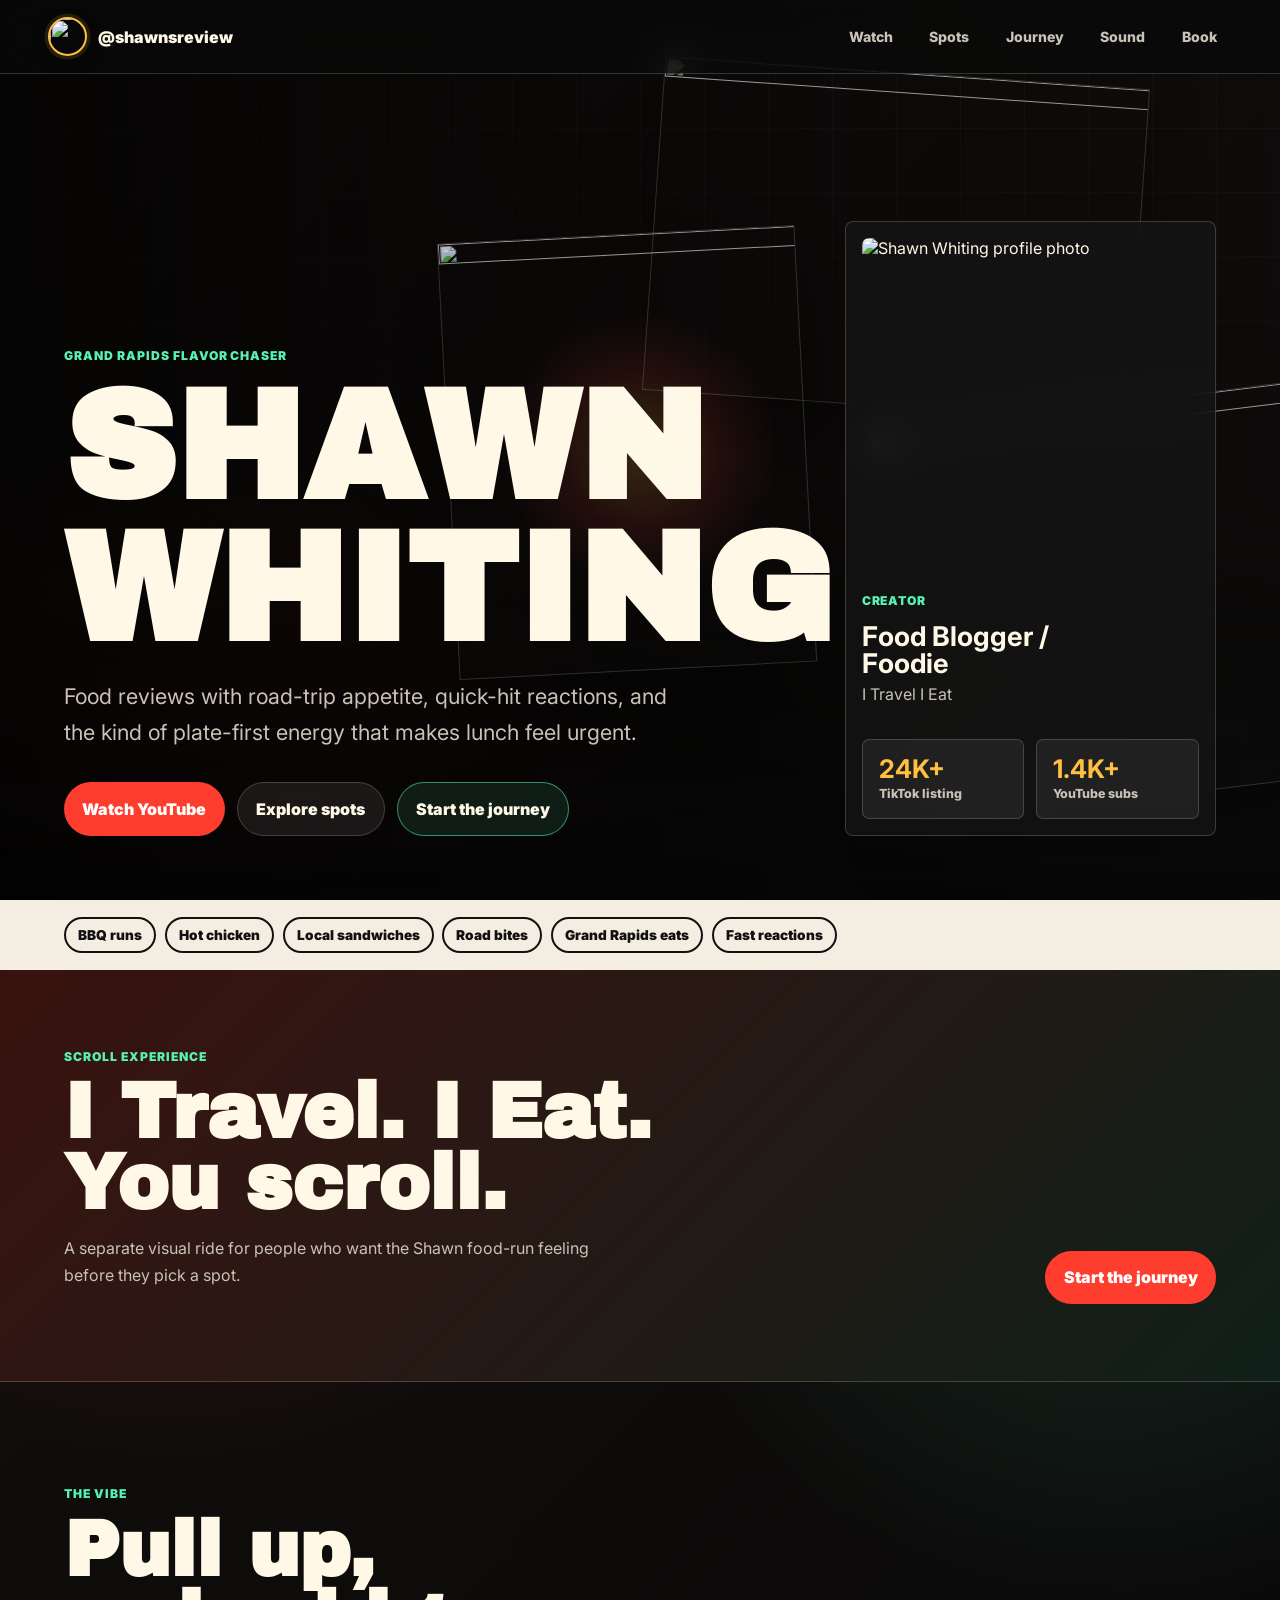
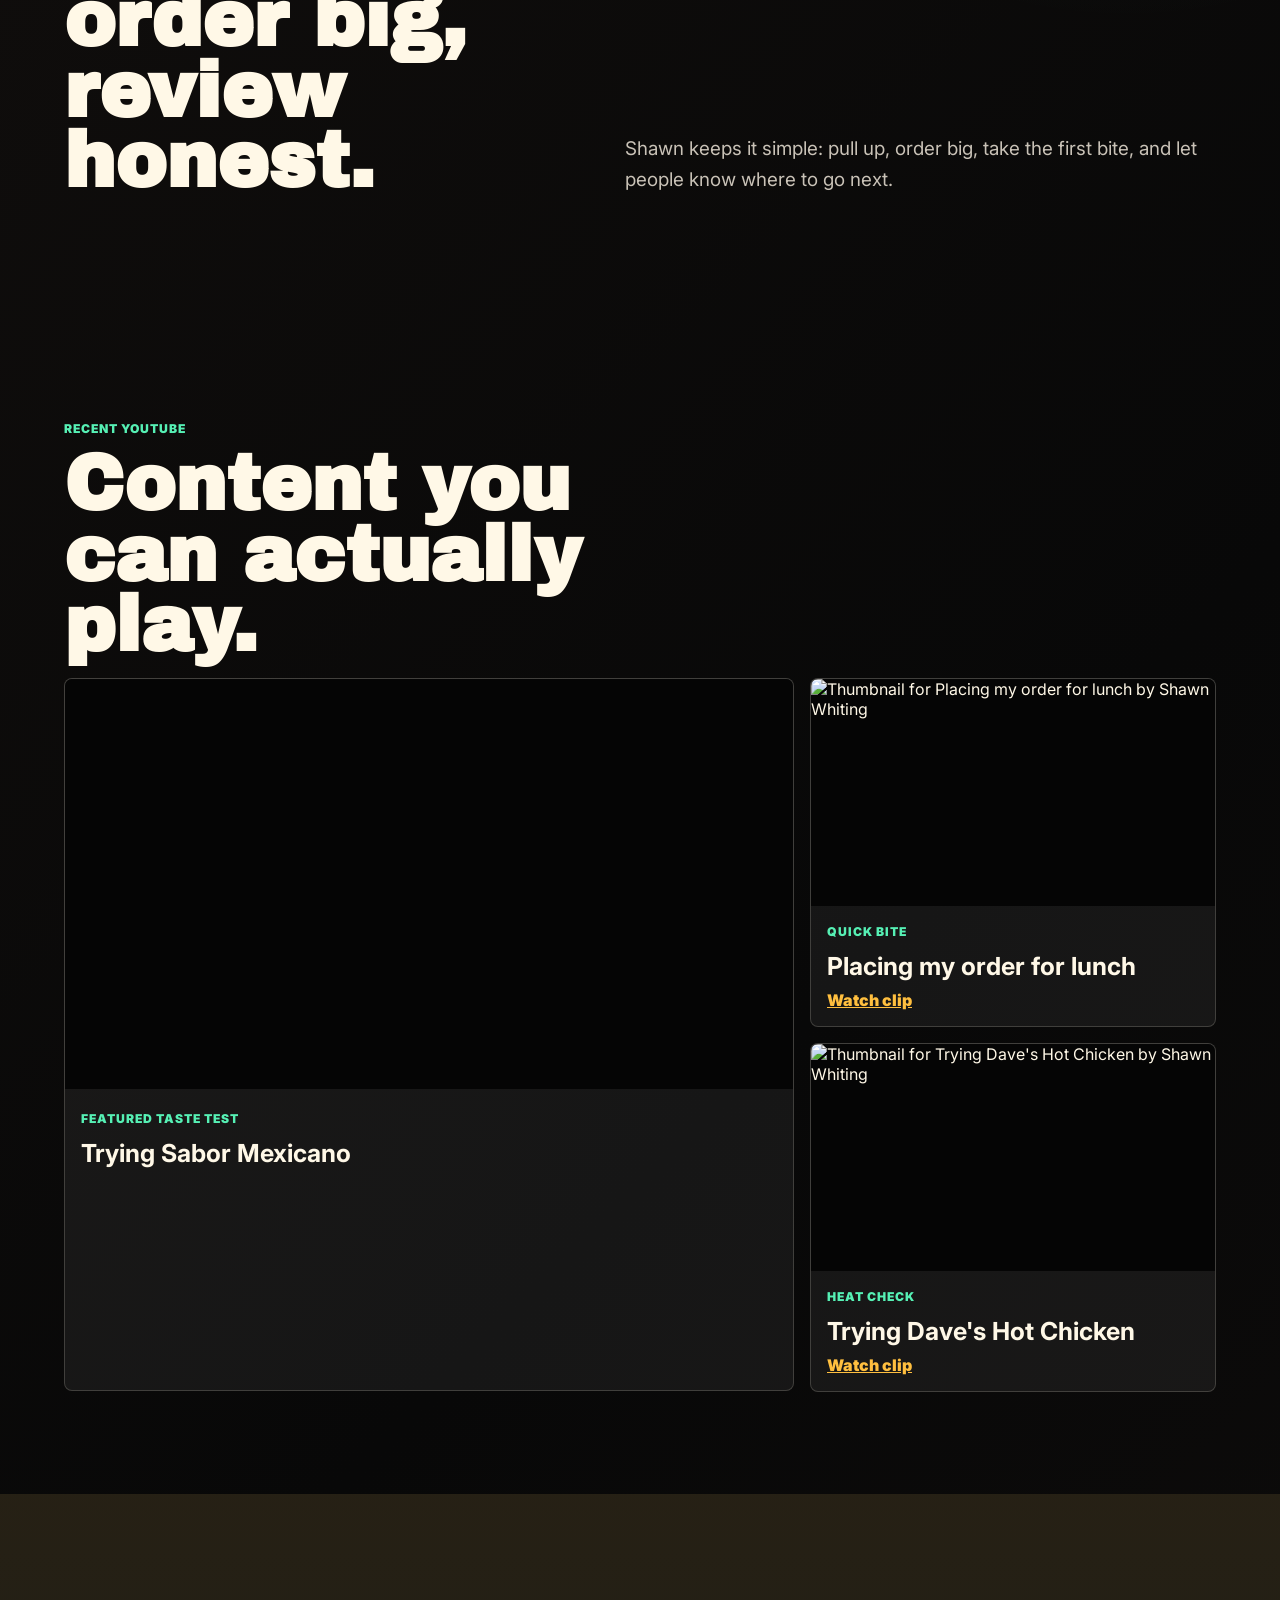
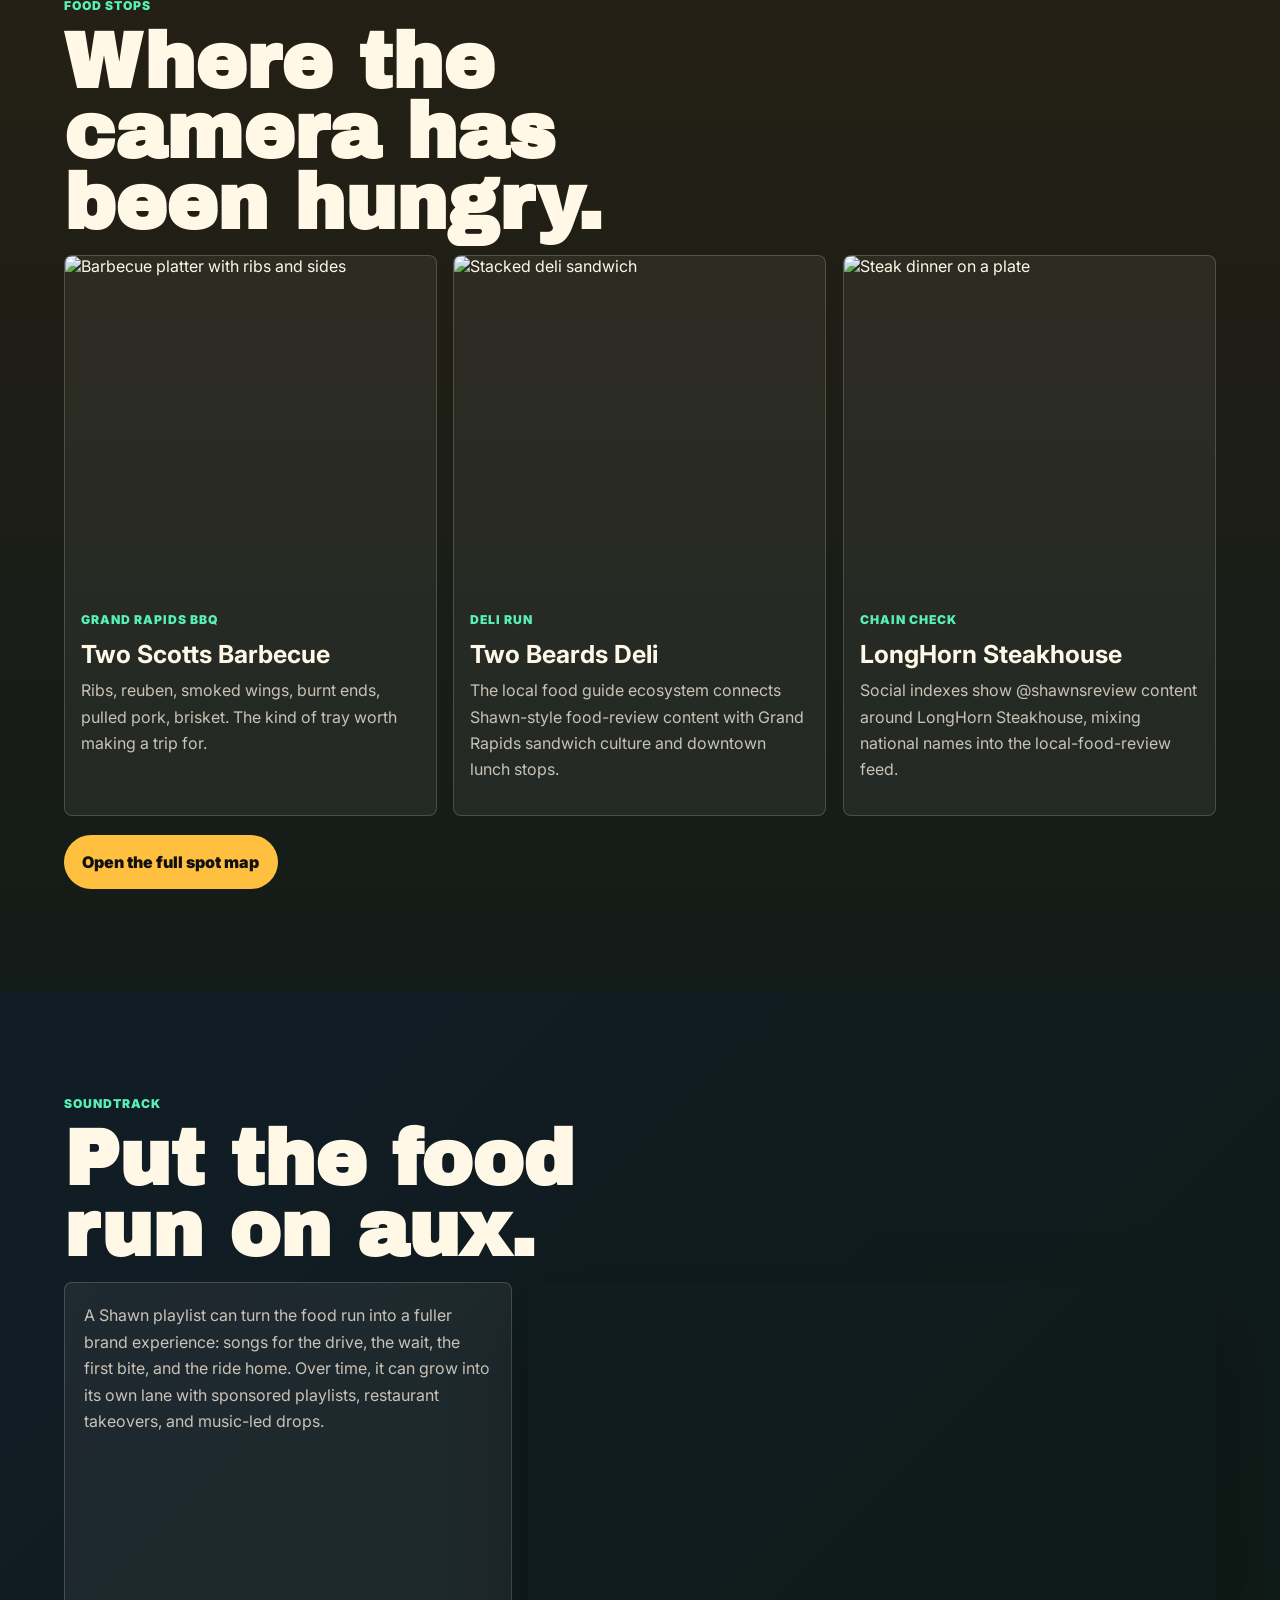
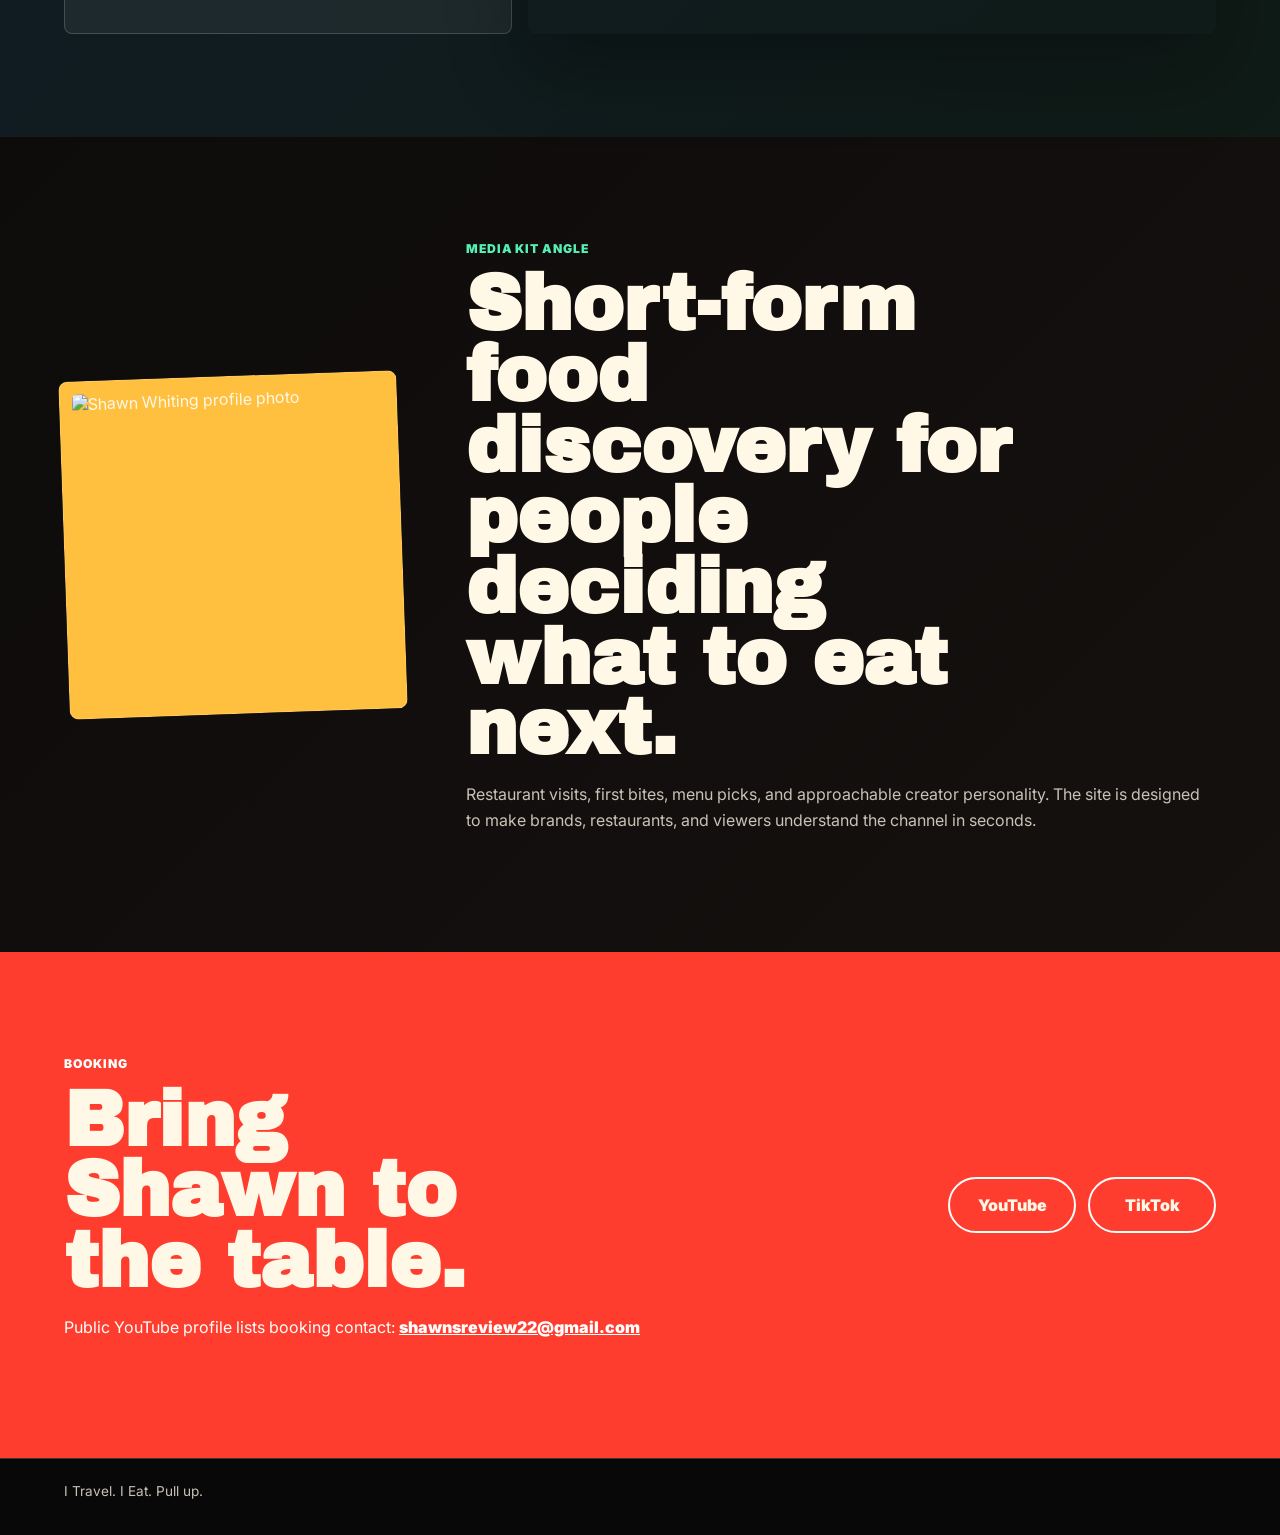
==== commit 72fb9800: "Polish production copy" ====
--- a/index.html
+++ b/index.html
@@ -4,7 +4,7 @@
   <meta charset="utf-8">
   <meta name="viewport" content="width=device-width, initial-scale=1">
   <title>Shawn Whiting | @shawnsreview</title>
-  <meta name="description" content="A vibrant creator website concept for food and travel reviewer Shawn Whiting, @shawnsreview.">
+  <meta name="description" content="Food, travel, and local eats with Shawn Whiting, @shawnsreview.">
   <link rel="preconnect" href="https://fonts.googleapis.com">
   <link rel="preconnect" href="https://fonts.gstatic.com" crossorigin>
   <link href="https://fonts.googleapis.com/css2?family=Archivo+Black&family=Inter:wght@400;600;700;800;900&display=swap" rel="stylesheet">
@@ -89,7 +89,7 @@
         <p class="kicker">The vibe</p>
         <h2>Pull up, order big, review honest.</h2>
       </div>
-      <p>Built from public profile info and indexed posts, this concept positions Shawn as a straight-to-the-food creator: approachable, local, hungry, and built for short-form discovery.</p>
+      <p>Shawn keeps it simple: pull up, order big, take the first bite, and let people know where to go next.</p>
     </section>
 
     <section id="watch" class="watch-section">
@@ -126,7 +126,7 @@
 
     <section id="spots" class="spots band">
       <div class="section-heading">
-        <p class="kicker">Indexed food stops</p>
+        <p class="kicker">Food stops</p>
         <h2>Where the camera has been hungry.</h2>
       </div>
       <div class="spot-grid">
@@ -135,7 +135,7 @@
           <div>
             <p class="label">Grand Rapids BBQ</p>
             <h3>Two Scotts Barbecue</h3>
-            <p>Indexed TikTok guide references a @shawnsreview post trying ribs, reuben, smoked wings, burnt ends, pulled pork, and brisket.</p>
+            <p>Ribs, reuben, smoked wings, burnt ends, pulled pork, brisket. The kind of tray worth making a trip for.</p>
           </div>
         </article>
         <article class="spot-card">
@@ -165,7 +165,7 @@
       </div>
       <div class="sound-grid">
         <div class="sound-copy">
-          <p>Spotify did not surface a verified Shawn-owned playlist, so this embeds a public food-night playlist as a mood layer for the experience: warm, social, hungry, and built for scrolling through the next stop.</p>
+          <p>A Shawn playlist can turn the food run into a fuller brand experience: songs for the drive, the wait, the first bite, and the ride home. Over time, it can grow into its own lane with sponsored playlists, restaurant takeovers, and music-led drops.</p>
           <div class="sound-bars" aria-hidden="true">
             <span></span><span></span><span></span><span></span><span></span><span></span>
           </div>
@@ -199,7 +199,7 @@
   </main>
 
   <footer>
-    <p>Concept site based on public listings and public creator pages found May 2026. Food photos are illustrative stock images; creator photo and playable videos come from Shawn Whiting's public YouTube channel.</p>
+    <p>I Travel. I Eat. Pull up.</p>
   </footer>
   <script src="./app.js"></script>
 </body>
